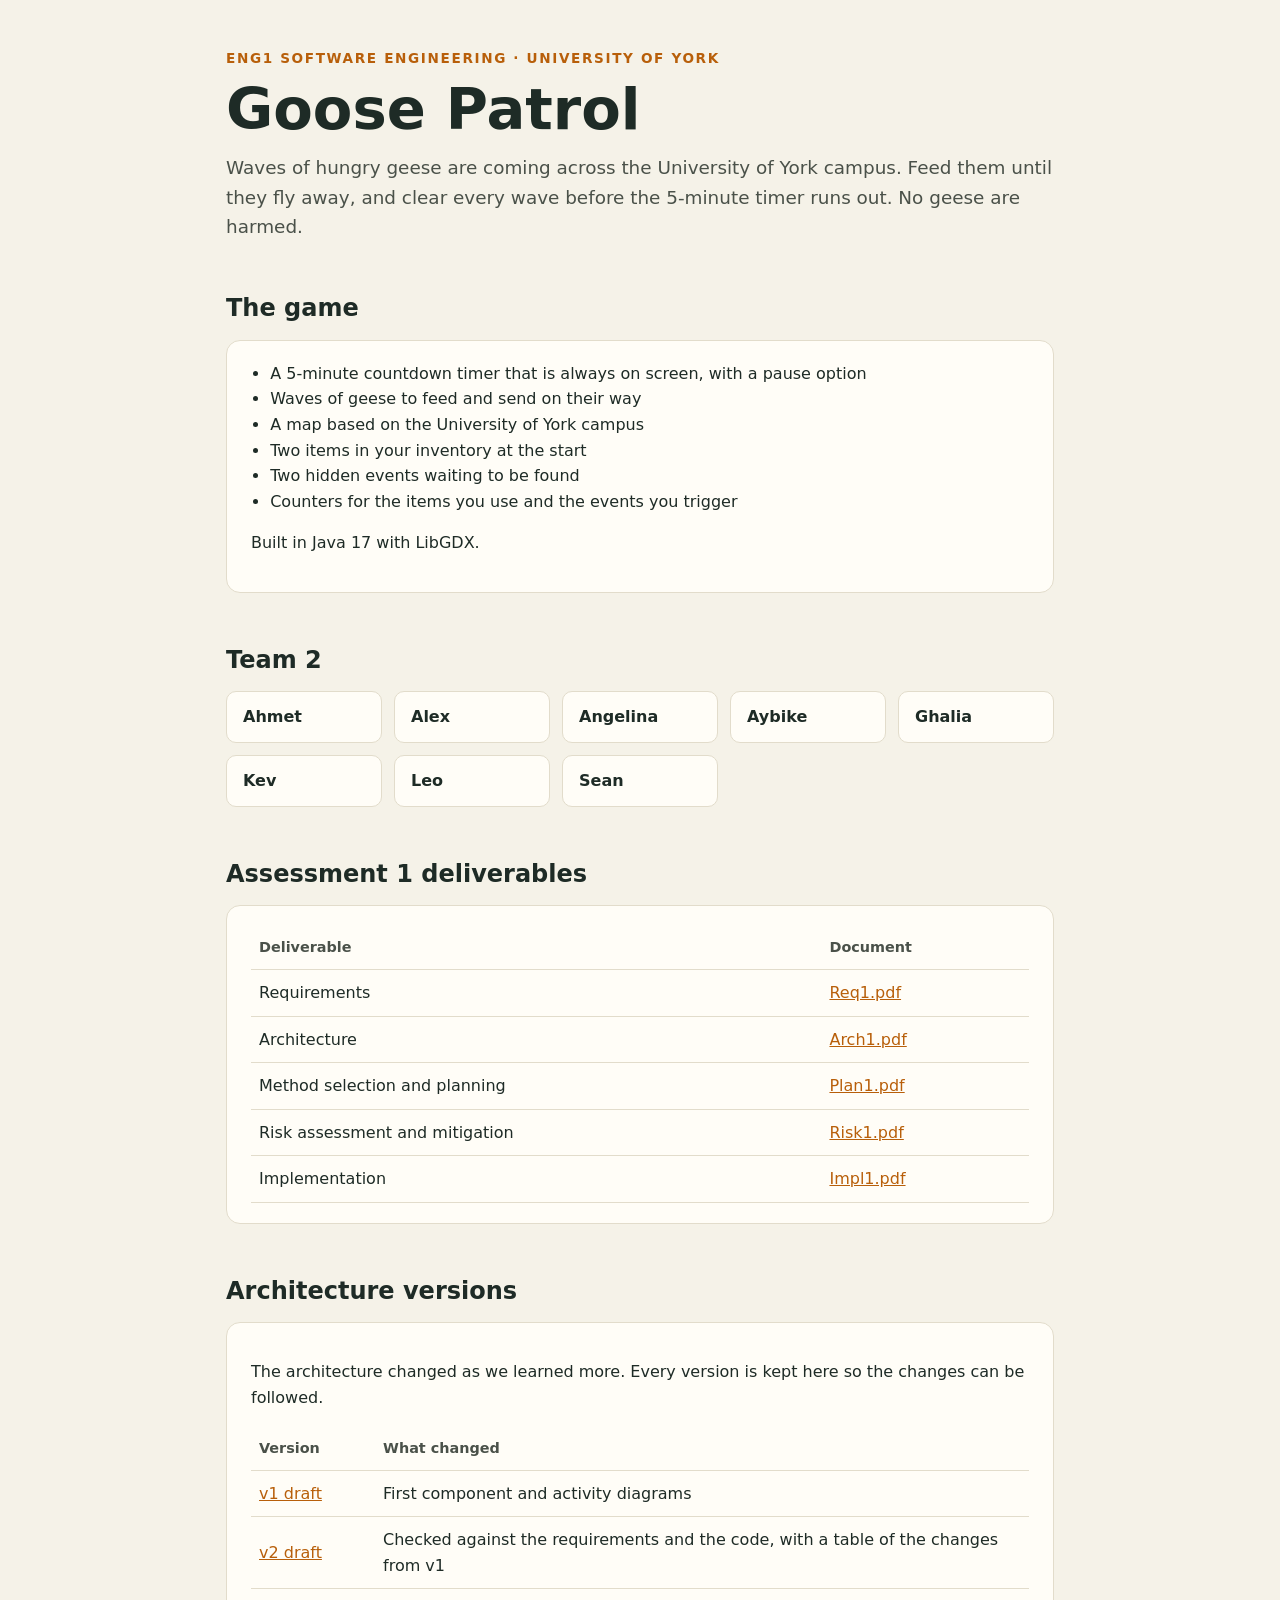
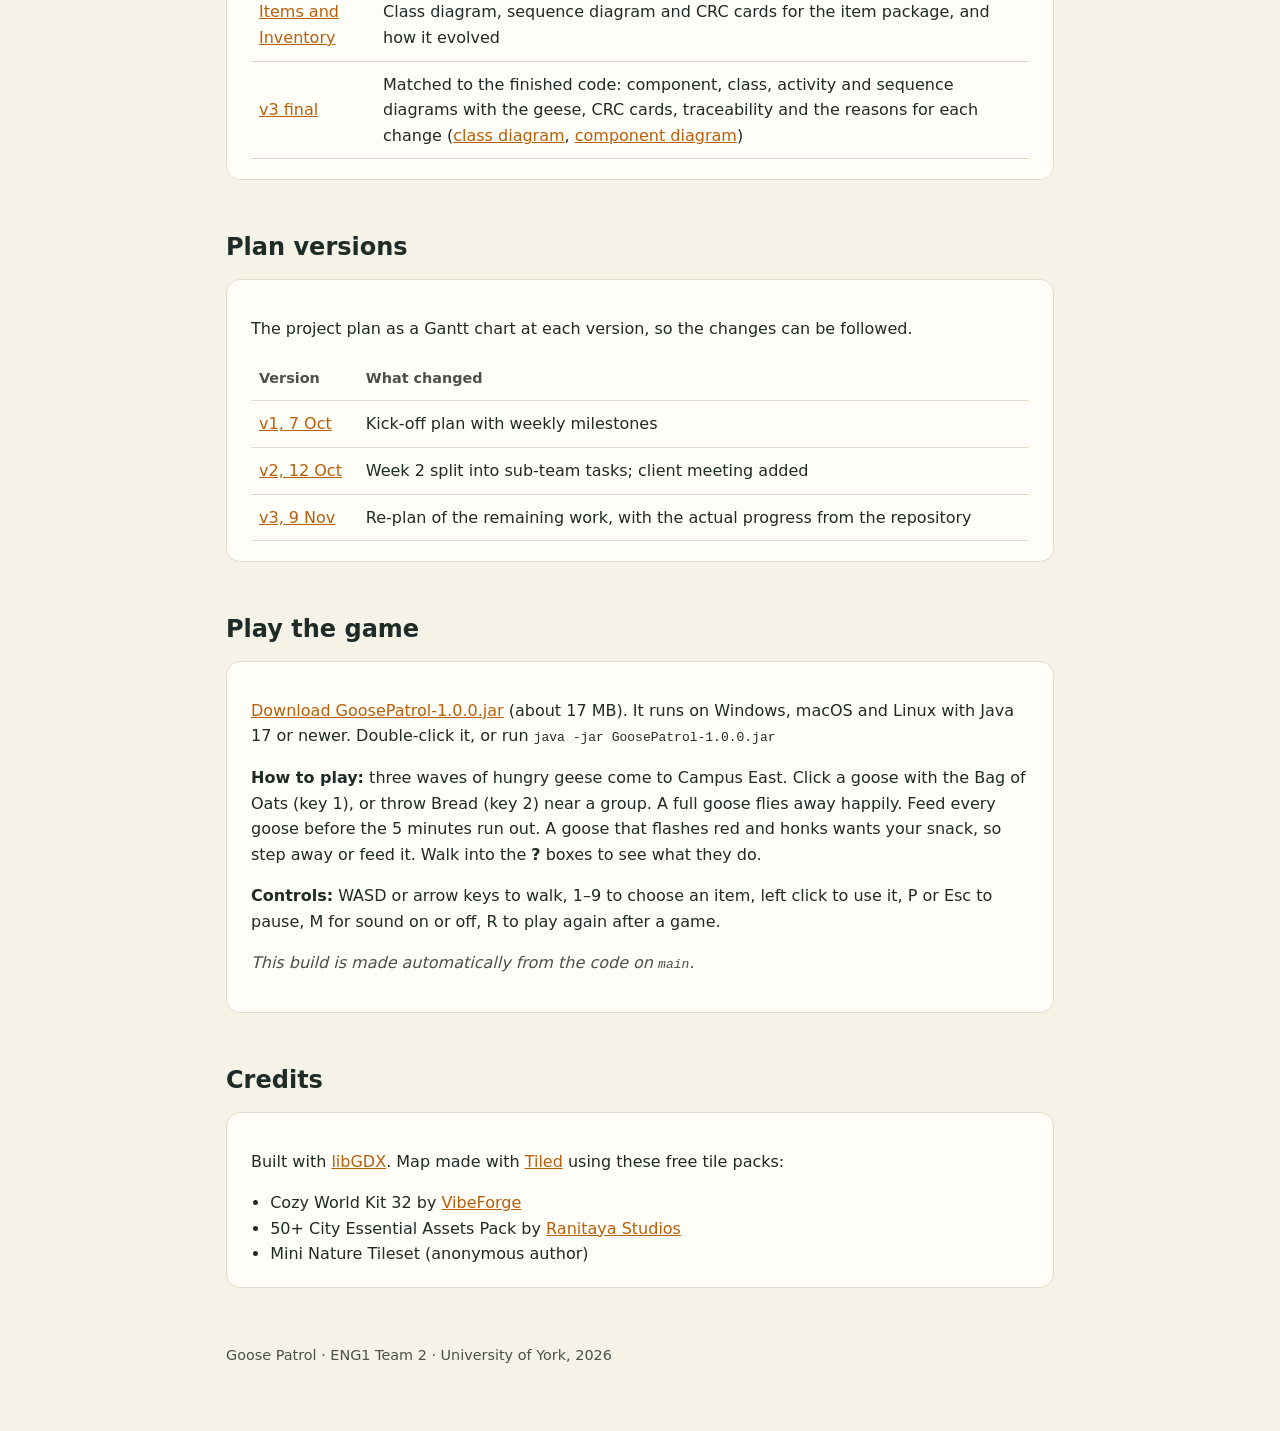
==== website/index.html @ 98e972de "Merge pull request #46 from E26180/docs/arch1-final Arch1, Risk1 and Plan1" ====
<!doctype html>
<html lang="en">
<head>
  <meta charset="utf-8">
  <meta name="viewport" content="width=device-width, initial-scale=1">
  <title>Goose Patrol · ENG1 Team 2</title>
  <meta name="description" content="Goose Patrol, a 5-minute non-violent goose game made by ENG1 Team 2 at the University of York.">
  <style>
    :root {
      --bg: #f5f2e8;
      --card: #fffdf7;
      --text: #1e2b26;
      --muted: #4a5149;
      --accent: #b85f0a;
      --line: #e2dccb;
    }
    @media (prefers-color-scheme: dark) {
      :root {
        --bg: #1e2b26;
        --card: #26362f;
        --text: #f5f2e8;
        --muted: #c9d2c5;
        --accent: #f2a541;
        --line: #3a4a42;
      }
    }
    * { box-sizing: border-box; }
    body {
      margin: 0;
      background: var(--bg);
      color: var(--text);
      font-family: system-ui, -apple-system, "Segoe UI", Roboto, Arial, sans-serif;
      line-height: 1.6;
    }
    main { max-width: 860px; margin: 0 auto; padding: 48px 16px 64px; }
    .eyebrow {
      color: var(--accent);
      font-weight: 700;
      letter-spacing: 0.12em;
      text-transform: uppercase;
      font-size: 0.85rem;
      margin: 0;
    }
    h1 { font-size: clamp(2.4rem, 7vw, 3.6rem); line-height: 1.1; margin: 8px 0 12px; }
    h2 { font-size: 1.5rem; margin: 48px 0 12px; }
    .lead { font-size: 1.15rem; color: var(--muted); margin: 0; }
    .card {
      background: var(--card);
      border: 1px solid var(--line);
      border-radius: 14px;
      padding: 20px 24px;
    }
    ul { padding-left: 1.2rem; margin: 0; }
    .team { display: grid; grid-template-columns: repeat(auto-fill, minmax(150px, 1fr)); gap: 12px; padding: 0; list-style: none; }
    .team li { background: var(--card); border: 1px solid var(--line); border-radius: 10px; padding: 12px 16px; font-weight: 600; }
    table { width: 100%; border-collapse: collapse; }
    th, td { text-align: left; padding: 10px 8px; border-bottom: 1px solid var(--line); }
    th { color: var(--muted); font-weight: 600; font-size: 0.9rem; }
    .soon { color: var(--muted); font-style: italic; }
    a { color: var(--accent); }
    footer { margin-top: 56px; color: var(--muted); font-size: 0.9rem; }
  </style>
</head>
<body>
  <main>
    <p class="eyebrow">ENG1 Software Engineering · University of York</p>
    <h1>Goose Patrol</h1>
    <p class="lead">Waves of hungry geese are coming across the University of York campus. Feed them until they fly away, and clear every wave before the 5-minute timer runs out. No geese are harmed.</p>

    <h2>The game</h2>
    <div class="card">
      <ul>
        <li>A 5-minute countdown timer that is always on screen, with a pause option</li>
        <li>Waves of geese to feed and send on their way</li>
        <li>A map based on the University of York campus</li>
        <li>Two items in your inventory at the start</li>
        <li>Two hidden events waiting to be found</li>
        <li>Counters for the items you use and the events you trigger</li>
      </ul>
      <p>Built in Java 17 with LibGDX.</p>
    </div>

    <h2>Team 2</h2>
    <ul class="team">
      <li>Ahmet</li>
      <li>Alex</li>
      <li>Angelina</li>
      <li>Aybike</li>
      <li>Ghalia</li>
      <li>Kev</li>
      <li>Leo</li>
      <li>Sean</li>
    </ul>

    <h2>Assessment 1 deliverables</h2>
    <div class="card">
      <table>
        <thead>
          <tr><th scope="col">Deliverable</th><th scope="col">Document</th></tr>
        </thead>
        <tbody>
          <tr><td>Requirements</td><td><a href="docs/Req1.pdf">Req1.pdf</a></td></tr>
          <tr><td>Architecture</td><td><a href="docs/Arch1.pdf">Arch1.pdf</a></td></tr>
          <tr><td>Method selection and planning</td><td><a href="docs/Plan1.pdf">Plan1.pdf</a></td></tr>
          <tr><td>Risk assessment and mitigation</td><td><a href="docs/Risk1.pdf">Risk1.pdf</a></td></tr>
          <tr><td>Implementation</td><td><a href="docs/Impl1.pdf">Impl1.pdf</a></td></tr>
        </tbody>
      </table>
    </div>

    <h2>Architecture versions</h2>
    <div class="card">
      <p>The architecture changed as we learned more. Every version is kept here so the changes can be followed.</p>
      <table>
        <thead>
          <tr><th scope="col">Version</th><th scope="col">What changed</th></tr>
        </thead>
        <tbody>
          <tr><td><a href="architecture/v1-draft.pdf">v1 draft</a></td><td>First component and activity diagrams</td></tr>
          <tr><td><a href="architecture/v2-draft.pdf">v2 draft</a></td><td>Checked against the requirements and the code, with a table of the changes from v1</td></tr>
          <tr><td><a href="architecture/items-subsystem.pdf">Items and Inventory</a></td><td>Class diagram, sequence diagram and CRC cards for the item package, and how it evolved</td></tr>
          <tr><td><a href="docs/Arch1.pdf">v3 final</a></td><td>Matched to the finished code: component, class, activity and sequence diagrams with the geese, CRC cards, traceability and the reasons for each change (<a href="architecture/final-class.svg">class diagram</a>, <a href="architecture/final-component.svg">component diagram</a>)</td></tr>
        </tbody>
      </table>
    </div>

    <h2>Plan versions</h2>
    <div class="card">
      <p>The project plan as a Gantt chart at each version, so the changes can be followed.</p>
      <table>
        <thead>
          <tr><th scope="col">Version</th><th scope="col">What changed</th></tr>
        </thead>
        <tbody>
          <tr><td><a href="plan/plan-v1.svg">v1, 7 Oct</a></td><td>Kick-off plan with weekly milestones</td></tr>
          <tr><td><a href="plan/plan-v2.svg">v2, 12 Oct</a></td><td>Week 2 split into sub-team tasks; client meeting added</td></tr>
          <tr><td><a href="plan/plan-v3.svg">v3, 9 Nov</a></td><td>Re-plan of the remaining work, with the actual progress from the repository</td></tr>
        </tbody>
      </table>
    </div>

    <h2>Play the game</h2>
    <div class="card">
      <p><a href="GoosePatrol-1.0.0.jar" download>Download GoosePatrol-1.0.0.jar</a> (about 17 MB). It runs on Windows, macOS and Linux with Java 17 or newer. Double-click it, or run <code>java -jar GoosePatrol-1.0.0.jar</code></p>
      <p><strong>How to play:</strong> three waves of hungry geese come to Campus East. Click a goose with the Bag of Oats (key 1), or throw Bread (key 2) near a group. A full goose flies away happily. Feed every goose before the 5 minutes run out. A goose that flashes red and honks wants your snack, so step away or feed it. Walk into the <strong>?</strong> boxes to see what they do.</p>
      <p><strong>Controls:</strong> WASD or arrow keys to walk, 1&ndash;9 to choose an item, left click to use it, P or Esc to pause, M for sound on or off, R to play again after a game.</p>
      <p class="soon">This build is made automatically from the code on <code>main</code>.</p>
    </div>

    <h2>Credits</h2>
    <div class="card">
      <p>Built with <a href="https://libgdx.com">libGDX</a>. Map made with <a href="https://www.mapeditor.org">Tiled</a> using these free tile packs:</p>
      <ul>
        <li>Cozy World Kit 32 by <a href="https://vibeforge.itch.io">VibeForge</a></li>
        <li>50+ City Essential Assets Pack by <a href="https://ranitaya-studios.itch.io">Ranitaya Studios</a></li>
        <li>Mini Nature Tileset (anonymous author)</li>
      </ul>
    </div>

    <footer>Goose Patrol · ENG1 Team 2 · University of York, 2026</footer>
  </main>
</body>
</html>
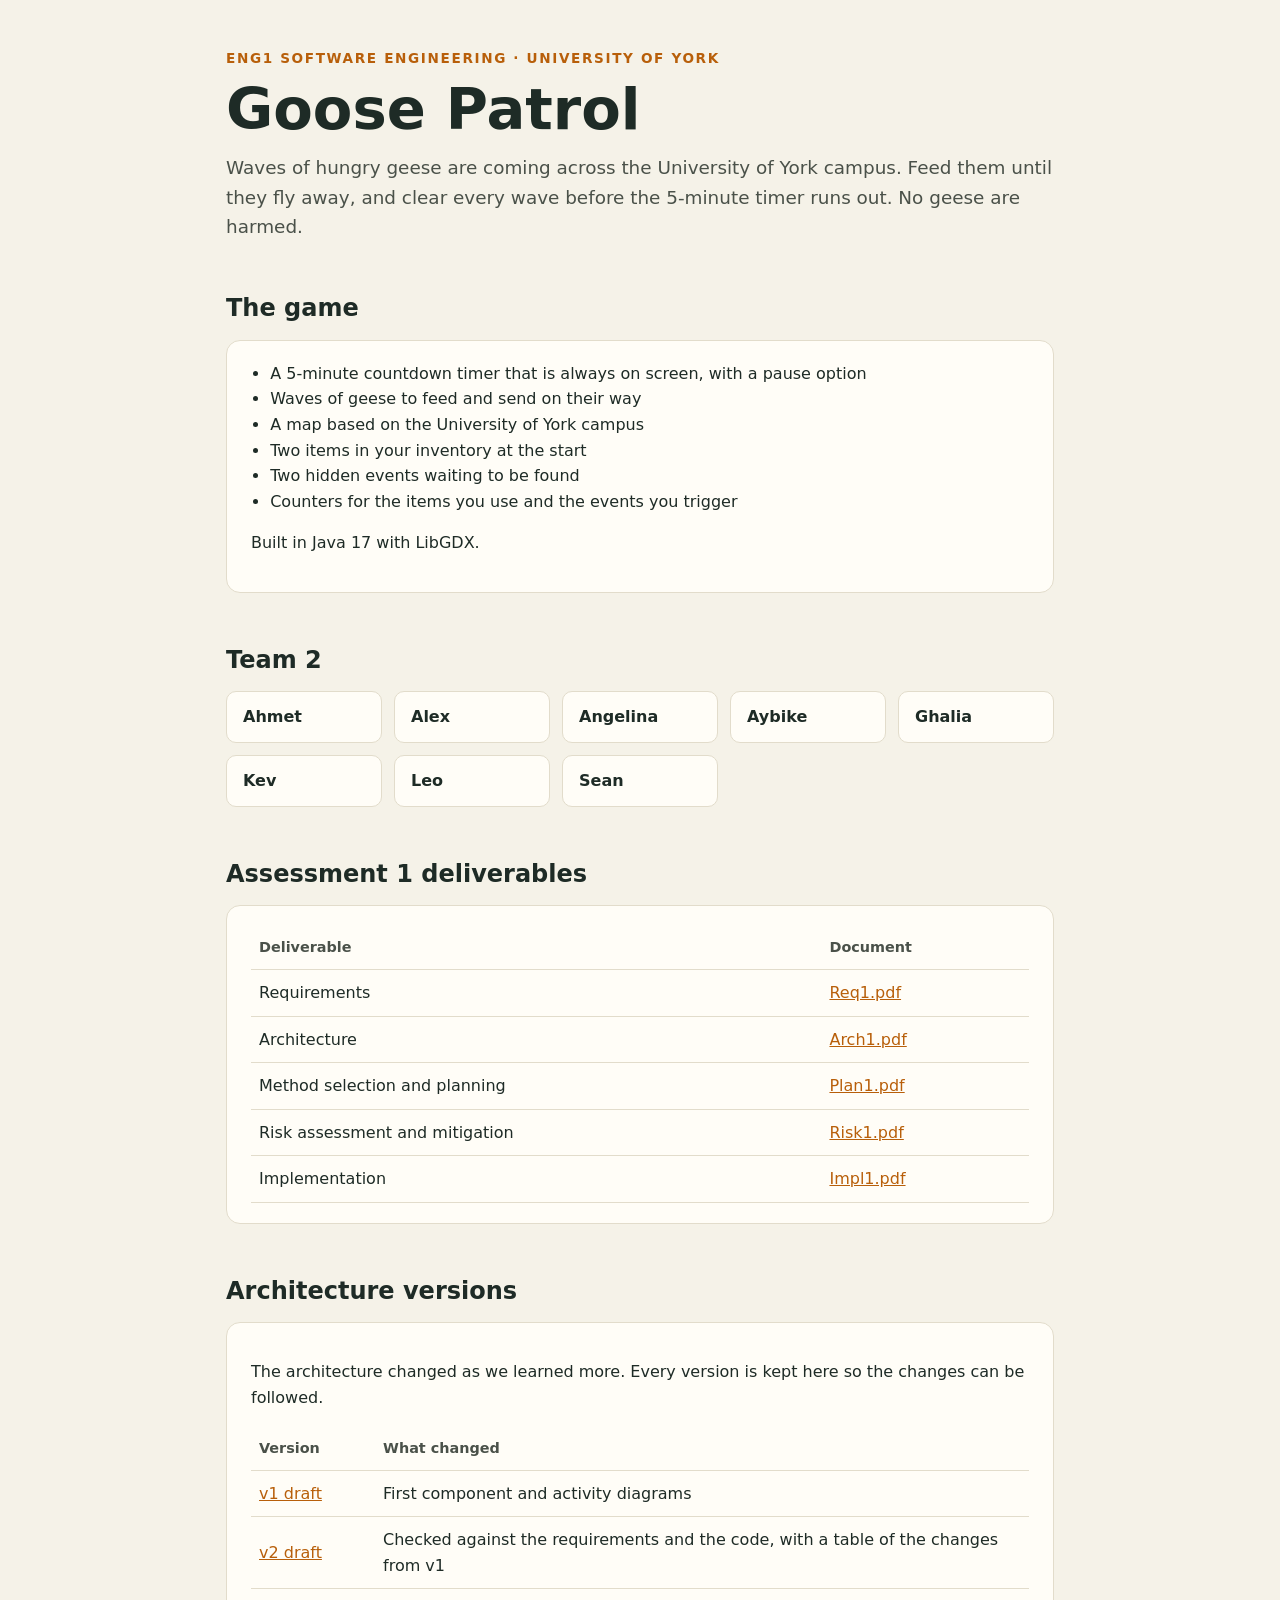
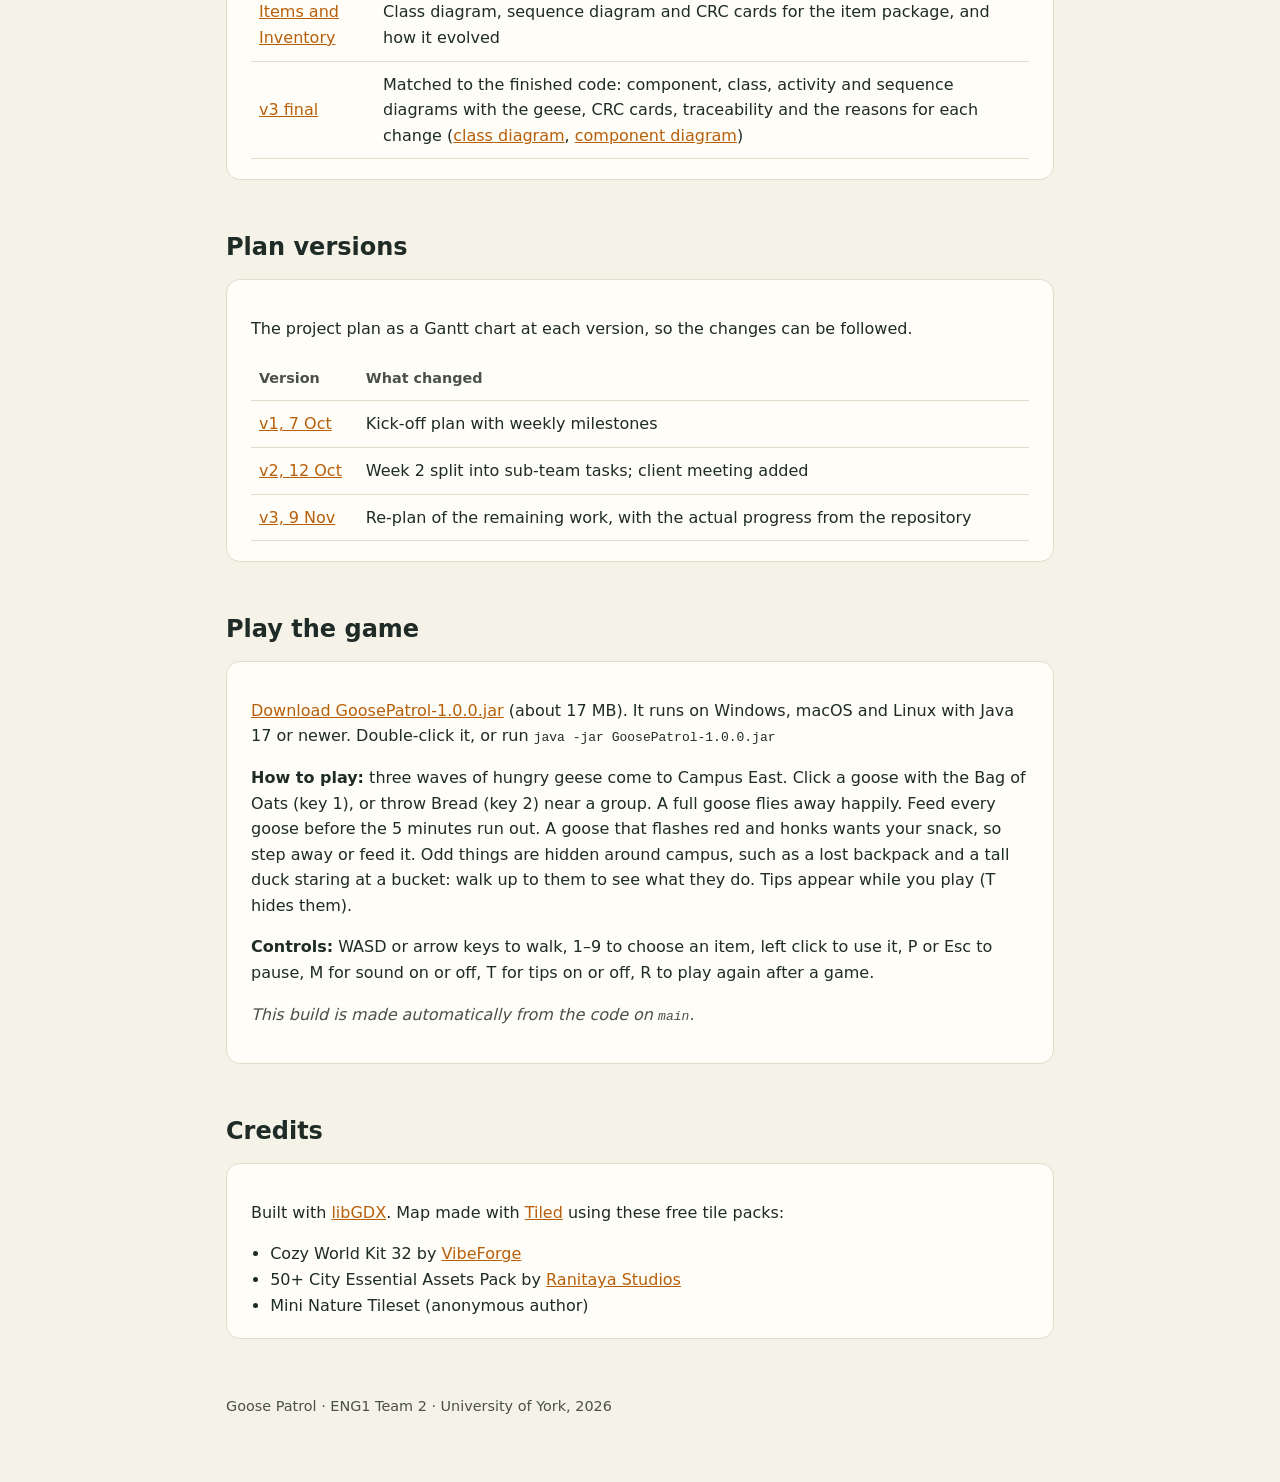
==== commit f8edf071: "Merge pull request #47 from E26180/feature/york-theme-tutorial Campus East signs, hidden-event props" ====
--- a/website/index.html
+++ b/website/index.html
@@ -142,8 +142,8 @@
     <h2>Play the game</h2>
     <div class="card">
       <p><a href="GoosePatrol-1.0.0.jar" download>Download GoosePatrol-1.0.0.jar</a> (about 17 MB). It runs on Windows, macOS and Linux with Java 17 or newer. Double-click it, or run <code>java -jar GoosePatrol-1.0.0.jar</code></p>
-      <p><strong>How to play:</strong> three waves of hungry geese come to Campus East. Click a goose with the Bag of Oats (key 1), or throw Bread (key 2) near a group. A full goose flies away happily. Feed every goose before the 5 minutes run out. A goose that flashes red and honks wants your snack, so step away or feed it. Walk into the <strong>?</strong> boxes to see what they do.</p>
-      <p><strong>Controls:</strong> WASD or arrow keys to walk, 1&ndash;9 to choose an item, left click to use it, P or Esc to pause, M for sound on or off, R to play again after a game.</p>
+      <p><strong>How to play:</strong> three waves of hungry geese come to Campus East. Click a goose with the Bag of Oats (key 1), or throw Bread (key 2) near a group. A full goose flies away happily. Feed every goose before the 5 minutes run out. A goose that flashes red and honks wants your snack, so step away or feed it. Odd things are hidden around campus, such as a lost backpack and a tall duck staring at a bucket: walk up to them to see what they do. Tips appear while you play (T hides them).</p>
+      <p><strong>Controls:</strong> WASD or arrow keys to walk, 1&ndash;9 to choose an item, left click to use it, P or Esc to pause, M for sound on or off, T for tips on or off, R to play again after a game.</p>
       <p class="soon">This build is made automatically from the code on <code>main</code>.</p>
     </div>
 
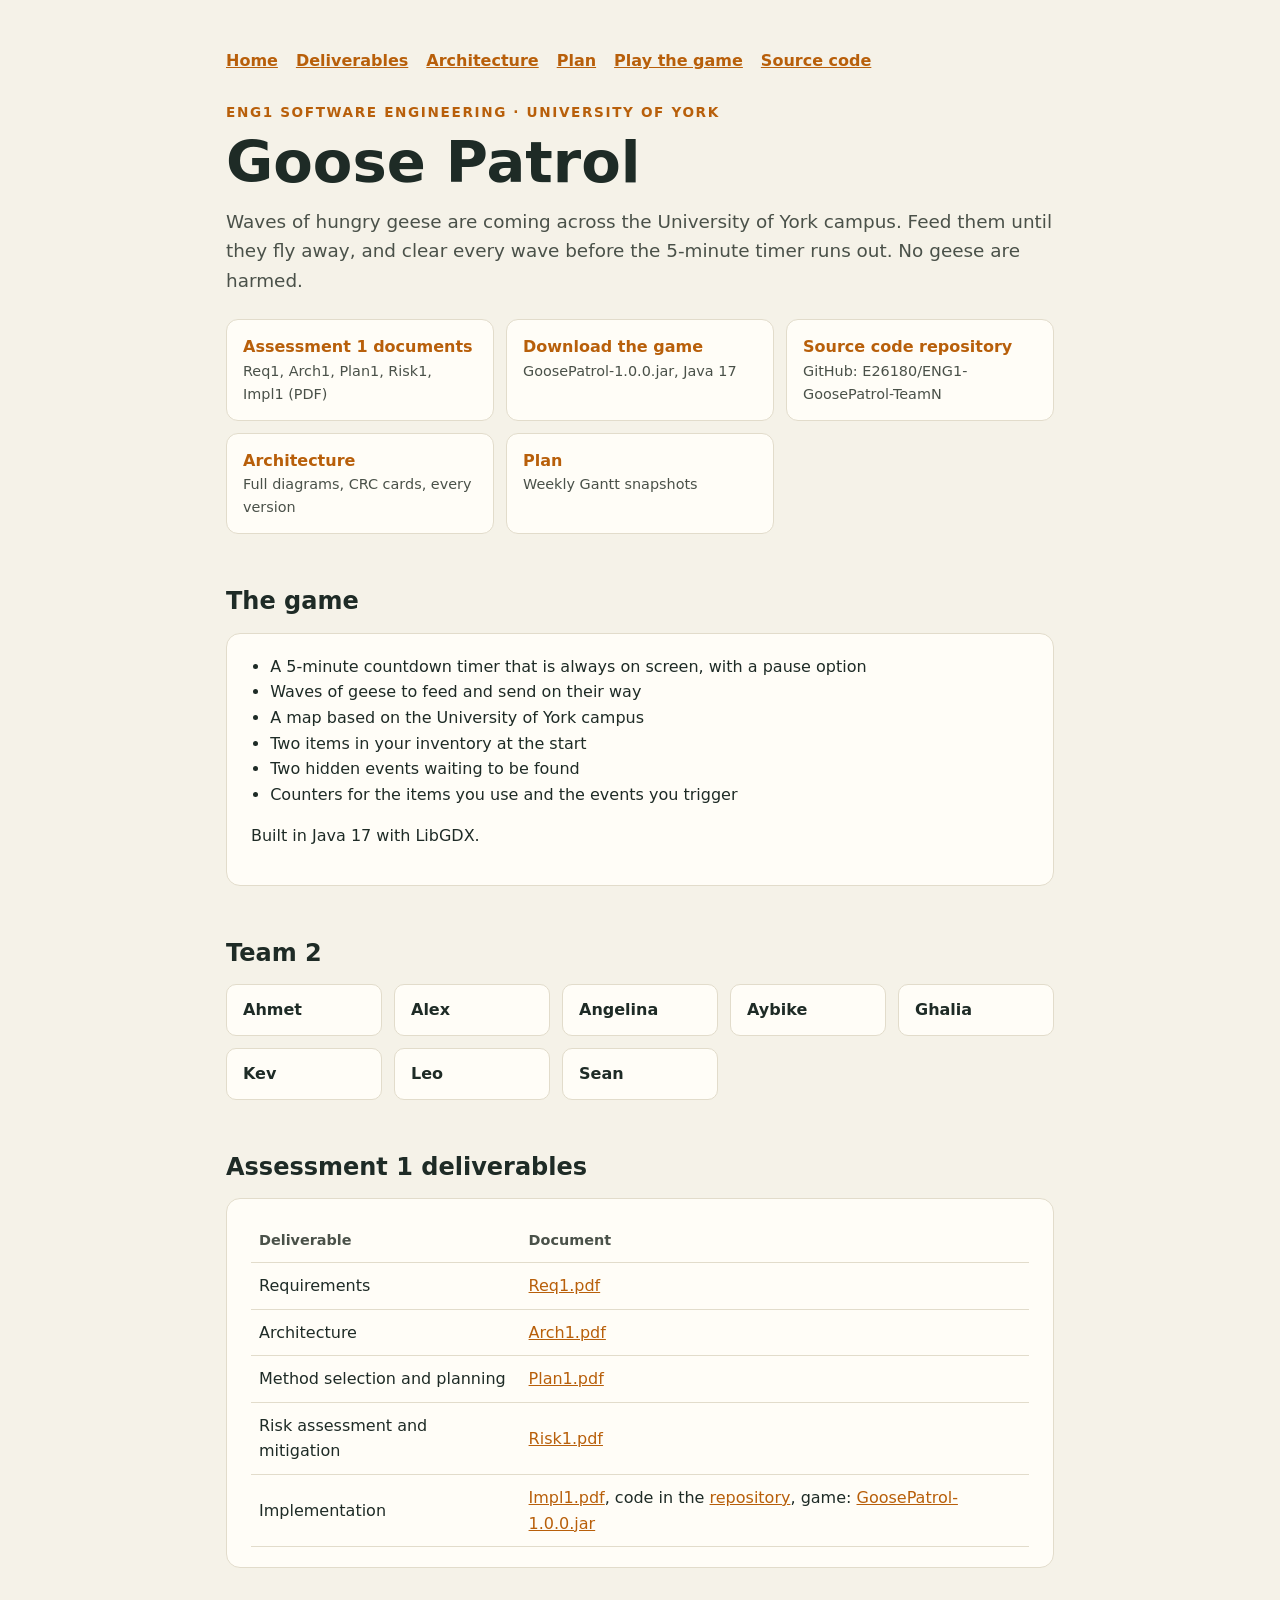
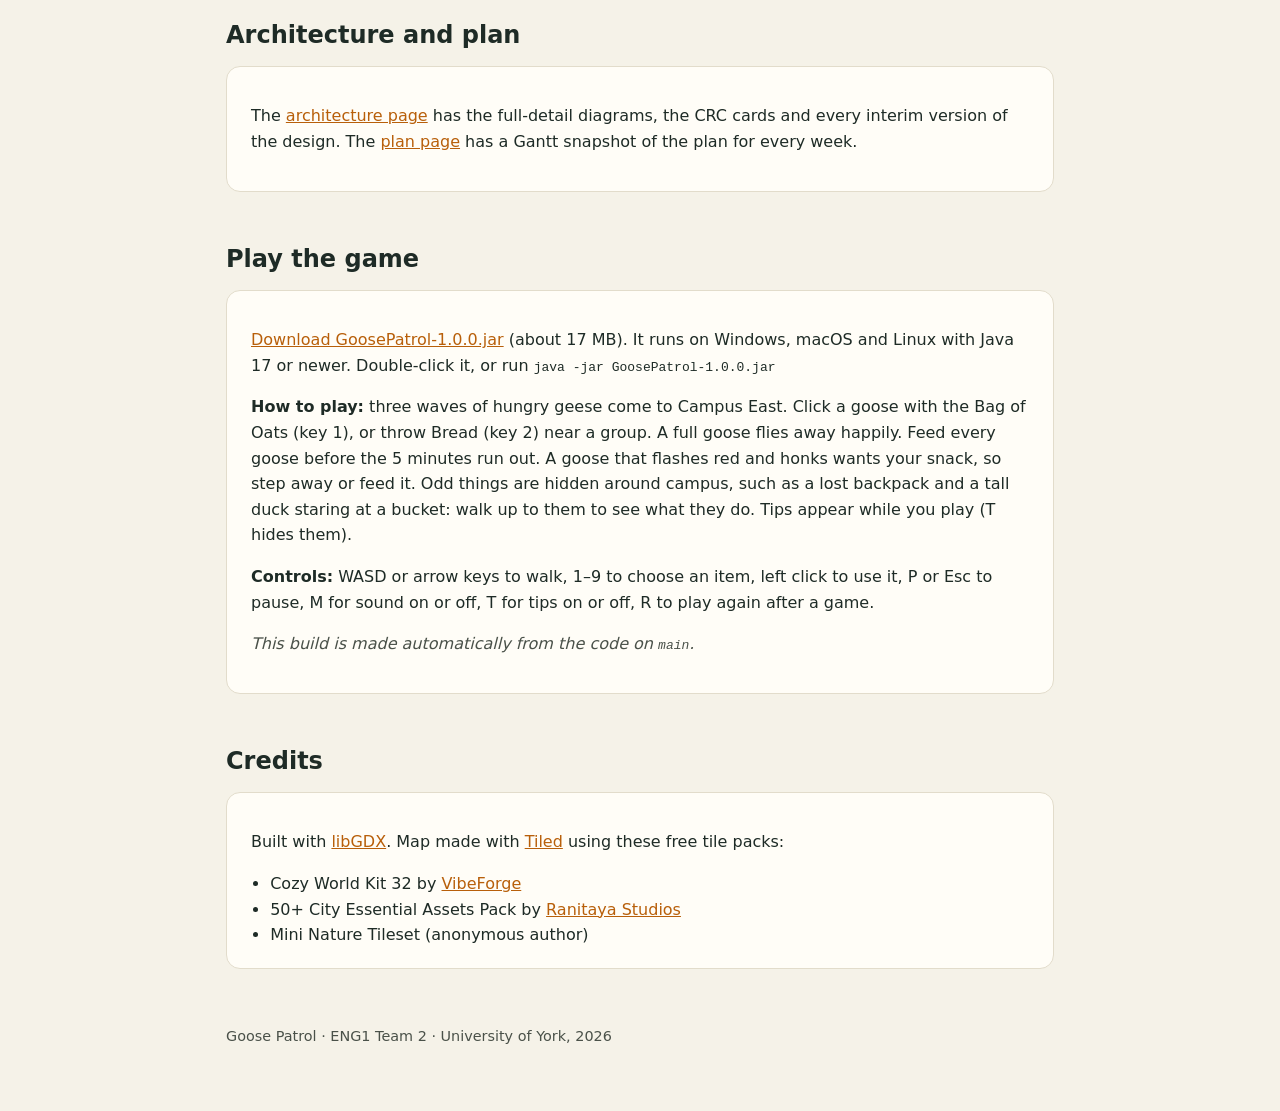
==== commit 27325edb: "Fix the review findings in the documents, licences and website - Arch1 printed at about 90% because " ====
--- a/website/index.html
+++ b/website/index.html
@@ -59,13 +59,34 @@
     .soon { color: var(--muted); font-style: italic; }
     a { color: var(--accent); }
     footer { margin-top: 56px; color: var(--muted); font-size: 0.9rem; }
+    nav { display: flex; flex-wrap: wrap; gap: 8px 18px; margin: 0 0 28px; font-weight: 600; }
+    .quick { display: grid; grid-template-columns: repeat(auto-fill, minmax(220px, 1fr)); gap: 12px; margin-top: 24px; }
+    .quick a { display: block; background: var(--card); border: 1px solid var(--line); border-radius: 12px; padding: 14px 16px; text-decoration: none; font-weight: 600; }
+    .quick span { display: block; color: var(--muted); font-weight: 400; font-size: 0.9rem; }
+    img.figure { width: 100%; height: auto; background: #fff; border-radius: 8px; border: 1px solid var(--line); }
   </style>
 </head>
 <body>
   <main>
+    <nav aria-label="Site">
+      <a href="index.html">Home</a>
+      <a href="index.html#deliverables">Deliverables</a>
+      <a href="architecture.html">Architecture</a>
+      <a href="plan.html">Plan</a>
+      <a href="index.html#play">Play the game</a>
+      <a href="https://github.com/E26180/ENG1-GoosePatrol-TeamN">Source code</a>
+    </nav>
     <p class="eyebrow">ENG1 Software Engineering · University of York</p>
     <h1>Goose Patrol</h1>
     <p class="lead">Waves of hungry geese are coming across the University of York campus. Feed them until they fly away, and clear every wave before the 5-minute timer runs out. No geese are harmed.</p>
+
+    <div class="quick">
+      <a href="#deliverables">Assessment 1 documents<span>Req1, Arch1, Plan1, Risk1, Impl1 (PDF)</span></a>
+      <a href="GoosePatrol-1.0.0.jar" download>Download the game<span>GoosePatrol-1.0.0.jar, Java 17</span></a>
+      <a href="https://github.com/E26180/ENG1-GoosePatrol-TeamN">Source code repository<span>GitHub: E26180/ENG1-GoosePatrol-TeamN</span></a>
+      <a href="architecture.html">Architecture<span>Full diagrams, CRC cards, every version</span></a>
+      <a href="plan.html">Plan<span>Weekly Gantt snapshots</span></a>
+    </div>
 
     <h2>The game</h2>
     <div class="card">
@@ -92,7 +113,7 @@
       <li>Sean</li>
     </ul>
 
-    <h2>Assessment 1 deliverables</h2>
+    <h2 id="deliverables">Assessment 1 deliverables</h2>
     <div class="card">
       <table>
         <thead>
@@ -103,43 +124,17 @@
           <tr><td>Architecture</td><td><a href="docs/Arch1.pdf">Arch1.pdf</a></td></tr>
           <tr><td>Method selection and planning</td><td><a href="docs/Plan1.pdf">Plan1.pdf</a></td></tr>
           <tr><td>Risk assessment and mitigation</td><td><a href="docs/Risk1.pdf">Risk1.pdf</a></td></tr>
-          <tr><td>Implementation</td><td><a href="docs/Impl1.pdf">Impl1.pdf</a></td></tr>
+          <tr><td>Implementation</td><td><a href="docs/Impl1.pdf">Impl1.pdf</a>, code in the <a href="https://github.com/E26180/ENG1-GoosePatrol-TeamN">repository</a>, game: <a href="GoosePatrol-1.0.0.jar" download>GoosePatrol-1.0.0.jar</a></td></tr>
         </tbody>
       </table>
     </div>
 
-    <h2>Architecture versions</h2>
+    <h2>Architecture and plan</h2>
     <div class="card">
-      <p>The architecture changed as we learned more. Every version is kept here so the changes can be followed.</p>
-      <table>
-        <thead>
-          <tr><th scope="col">Version</th><th scope="col">What changed</th></tr>
-        </thead>
-        <tbody>
-          <tr><td><a href="architecture/v1-draft.pdf">v1 draft</a></td><td>First component and activity diagrams</td></tr>
-          <tr><td><a href="architecture/v2-draft.pdf">v2 draft</a></td><td>Checked against the requirements and the code, with a table of the changes from v1</td></tr>
-          <tr><td><a href="architecture/items-subsystem.pdf">Items and Inventory</a></td><td>Class diagram, sequence diagram and CRC cards for the item package, and how it evolved</td></tr>
-          <tr><td><a href="docs/Arch1.pdf">v3 final</a></td><td>Matched to the finished code: component, class, activity and sequence diagrams with the geese, CRC cards, traceability and the reasons for each change (<a href="architecture/final-class.svg">class diagram</a>, <a href="architecture/final-component.svg">component diagram</a>)</td></tr>
-        </tbody>
-      </table>
+      <p>The <a href="architecture.html">architecture page</a> has the full-detail diagrams, the CRC cards and every interim version of the design. The <a href="plan.html">plan page</a> has a Gantt snapshot of the plan for every week.</p>
     </div>
 
-    <h2>Plan versions</h2>
-    <div class="card">
-      <p>The project plan as a Gantt chart at each version, so the changes can be followed.</p>
-      <table>
-        <thead>
-          <tr><th scope="col">Version</th><th scope="col">What changed</th></tr>
-        </thead>
-        <tbody>
-          <tr><td><a href="plan/plan-v1.svg">v1, 7 Oct</a></td><td>Kick-off plan with weekly milestones</td></tr>
-          <tr><td><a href="plan/plan-v2.svg">v2, 12 Oct</a></td><td>Week 2 split into sub-team tasks; client meeting added</td></tr>
-          <tr><td><a href="plan/plan-v3.svg">v3, 9 Nov</a></td><td>Re-plan of the remaining work, with the actual progress from the repository</td></tr>
-        </tbody>
-      </table>
-    </div>
-
-    <h2>Play the game</h2>
+    <h2 id="play">Play the game</h2>
     <div class="card">
       <p><a href="GoosePatrol-1.0.0.jar" download>Download GoosePatrol-1.0.0.jar</a> (about 17 MB). It runs on Windows, macOS and Linux with Java 17 or newer. Double-click it, or run <code>java -jar GoosePatrol-1.0.0.jar</code></p>
       <p><strong>How to play:</strong> three waves of hungry geese come to Campus East. Click a goose with the Bag of Oats (key 1), or throw Bread (key 2) near a group. A full goose flies away happily. Feed every goose before the 5 minutes run out. A goose that flashes red and honks wants your snack, so step away or feed it. Odd things are hidden around campus, such as a lost backpack and a tall duck staring at a bucket: walk up to them to see what they do. Tips appear while you play (T hides them).</p>
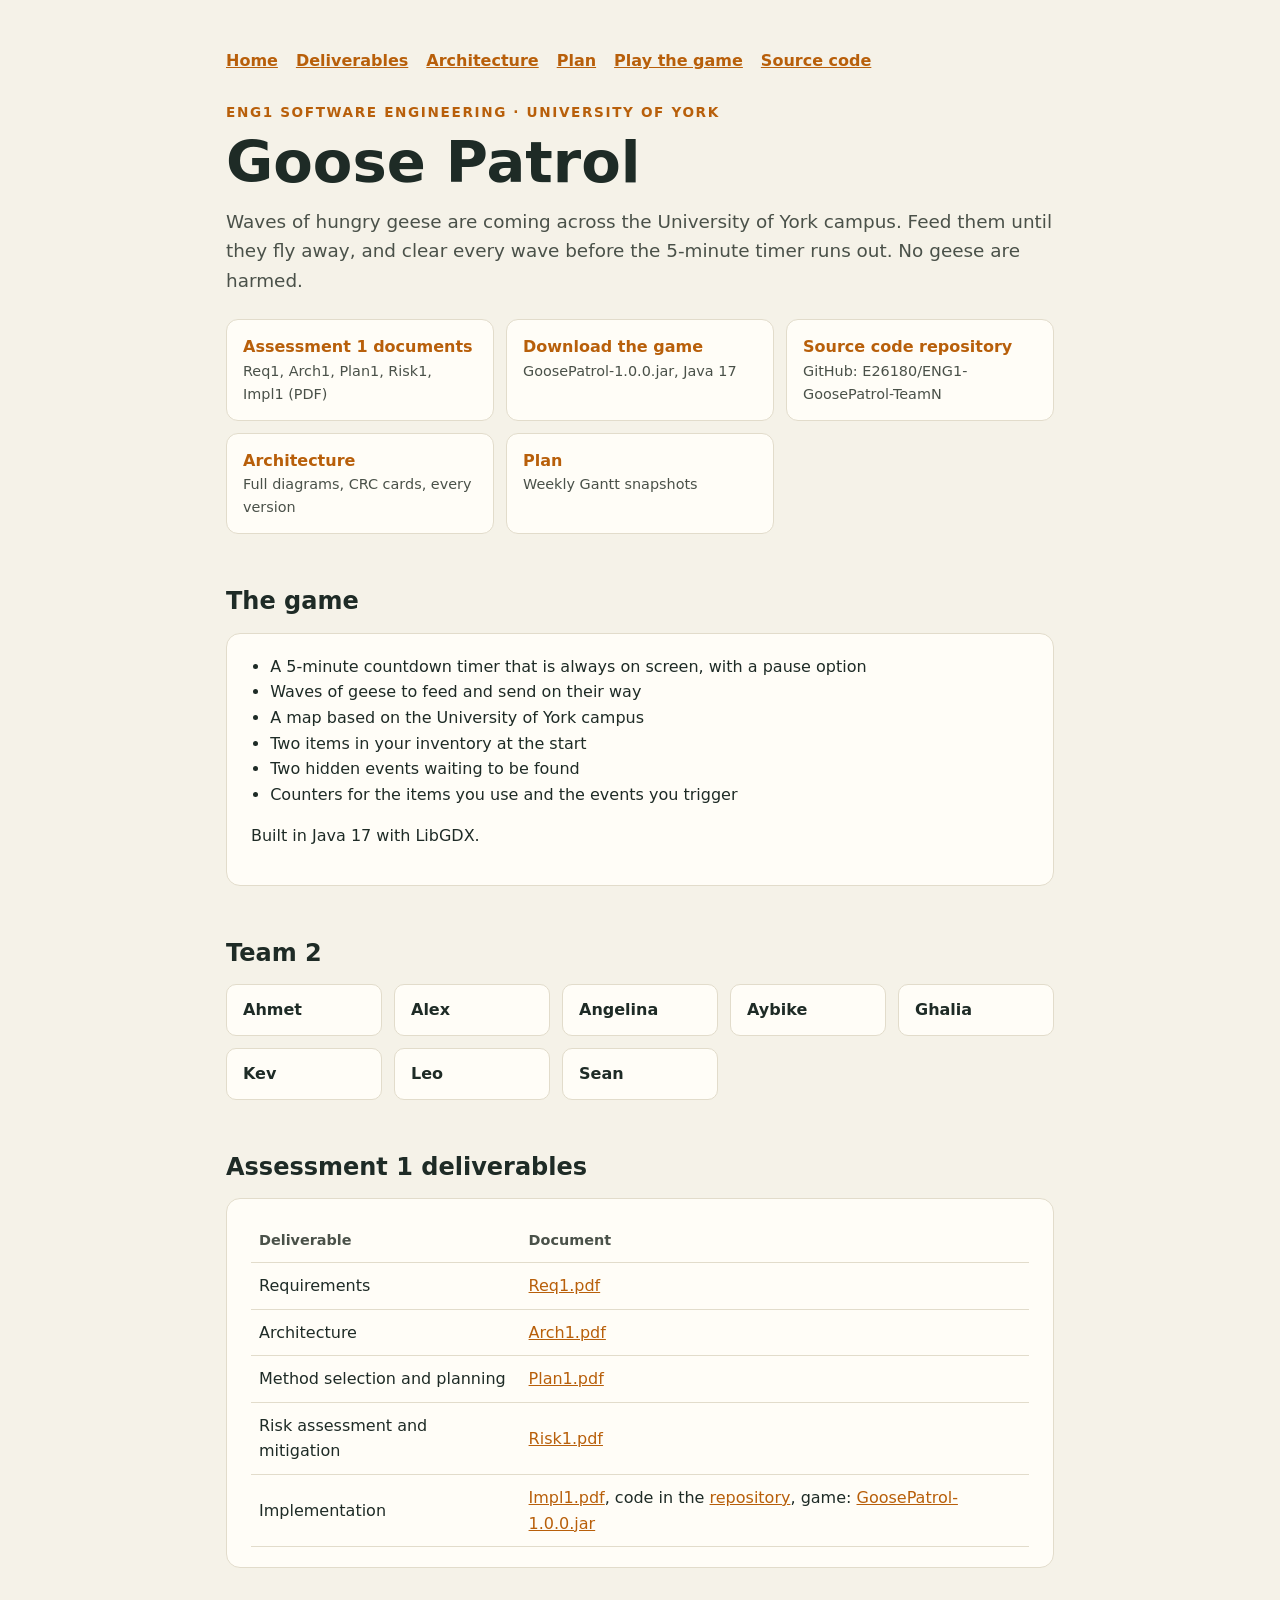
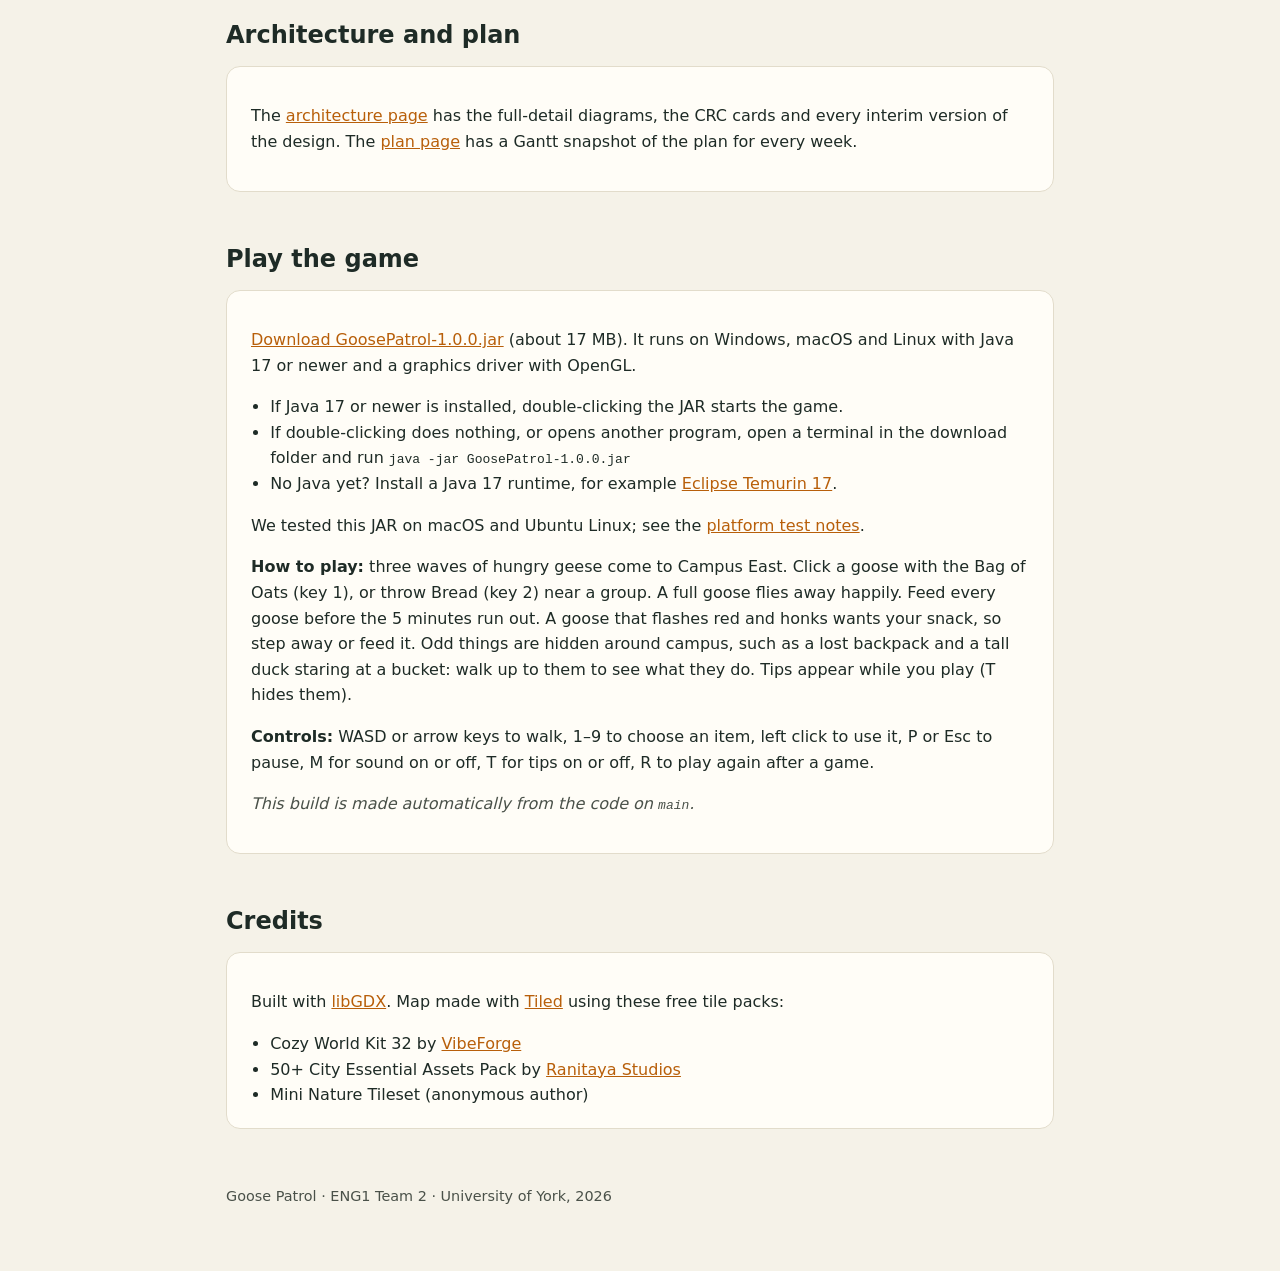
==== commit 56498d88: "Fix the event message covering the timer; record the platform test The platform test of the website " ====
--- a/website/index.html
+++ b/website/index.html
@@ -136,7 +136,13 @@
 
     <h2 id="play">Play the game</h2>
     <div class="card">
-      <p><a href="GoosePatrol-1.0.0.jar" download>Download GoosePatrol-1.0.0.jar</a> (about 17 MB). It runs on Windows, macOS and Linux with Java 17 or newer. Double-click it, or run <code>java -jar GoosePatrol-1.0.0.jar</code></p>
+      <p><a href="GoosePatrol-1.0.0.jar" download>Download GoosePatrol-1.0.0.jar</a> (about 17 MB). It runs on Windows, macOS and Linux with Java 17 or newer and a graphics driver with OpenGL.</p>
+      <ul>
+        <li>If Java 17 or newer is installed, double-clicking the JAR starts the game.</li>
+        <li>If double-clicking does nothing, or opens another program, open a terminal in the download folder and run <code>java -jar GoosePatrol-1.0.0.jar</code></li>
+        <li>No Java yet? Install a Java 17 runtime, for example <a href="https://adoptium.net/temurin/releases/?version=17">Eclipse Temurin 17</a>.</li>
+      </ul>
+      <p>We tested this JAR on macOS and Ubuntu Linux; see the <a href="https://github.com/E26180/ENG1-GoosePatrol-TeamN/blob/main/docs/testing/platform-test.md">platform test notes</a>.</p>
       <p><strong>How to play:</strong> three waves of hungry geese come to Campus East. Click a goose with the Bag of Oats (key 1), or throw Bread (key 2) near a group. A full goose flies away happily. Feed every goose before the 5 minutes run out. A goose that flashes red and honks wants your snack, so step away or feed it. Odd things are hidden around campus, such as a lost backpack and a tall duck staring at a bucket: walk up to them to see what they do. Tips appear while you play (T hides them).</p>
       <p><strong>Controls:</strong> WASD or arrow keys to walk, 1&ndash;9 to choose an item, left click to use it, P or Esc to pause, M for sound on or off, T for tips on or off, R to play again after a game.</p>
       <p class="soon">This build is made automatically from the code on <code>main</code>.</p>
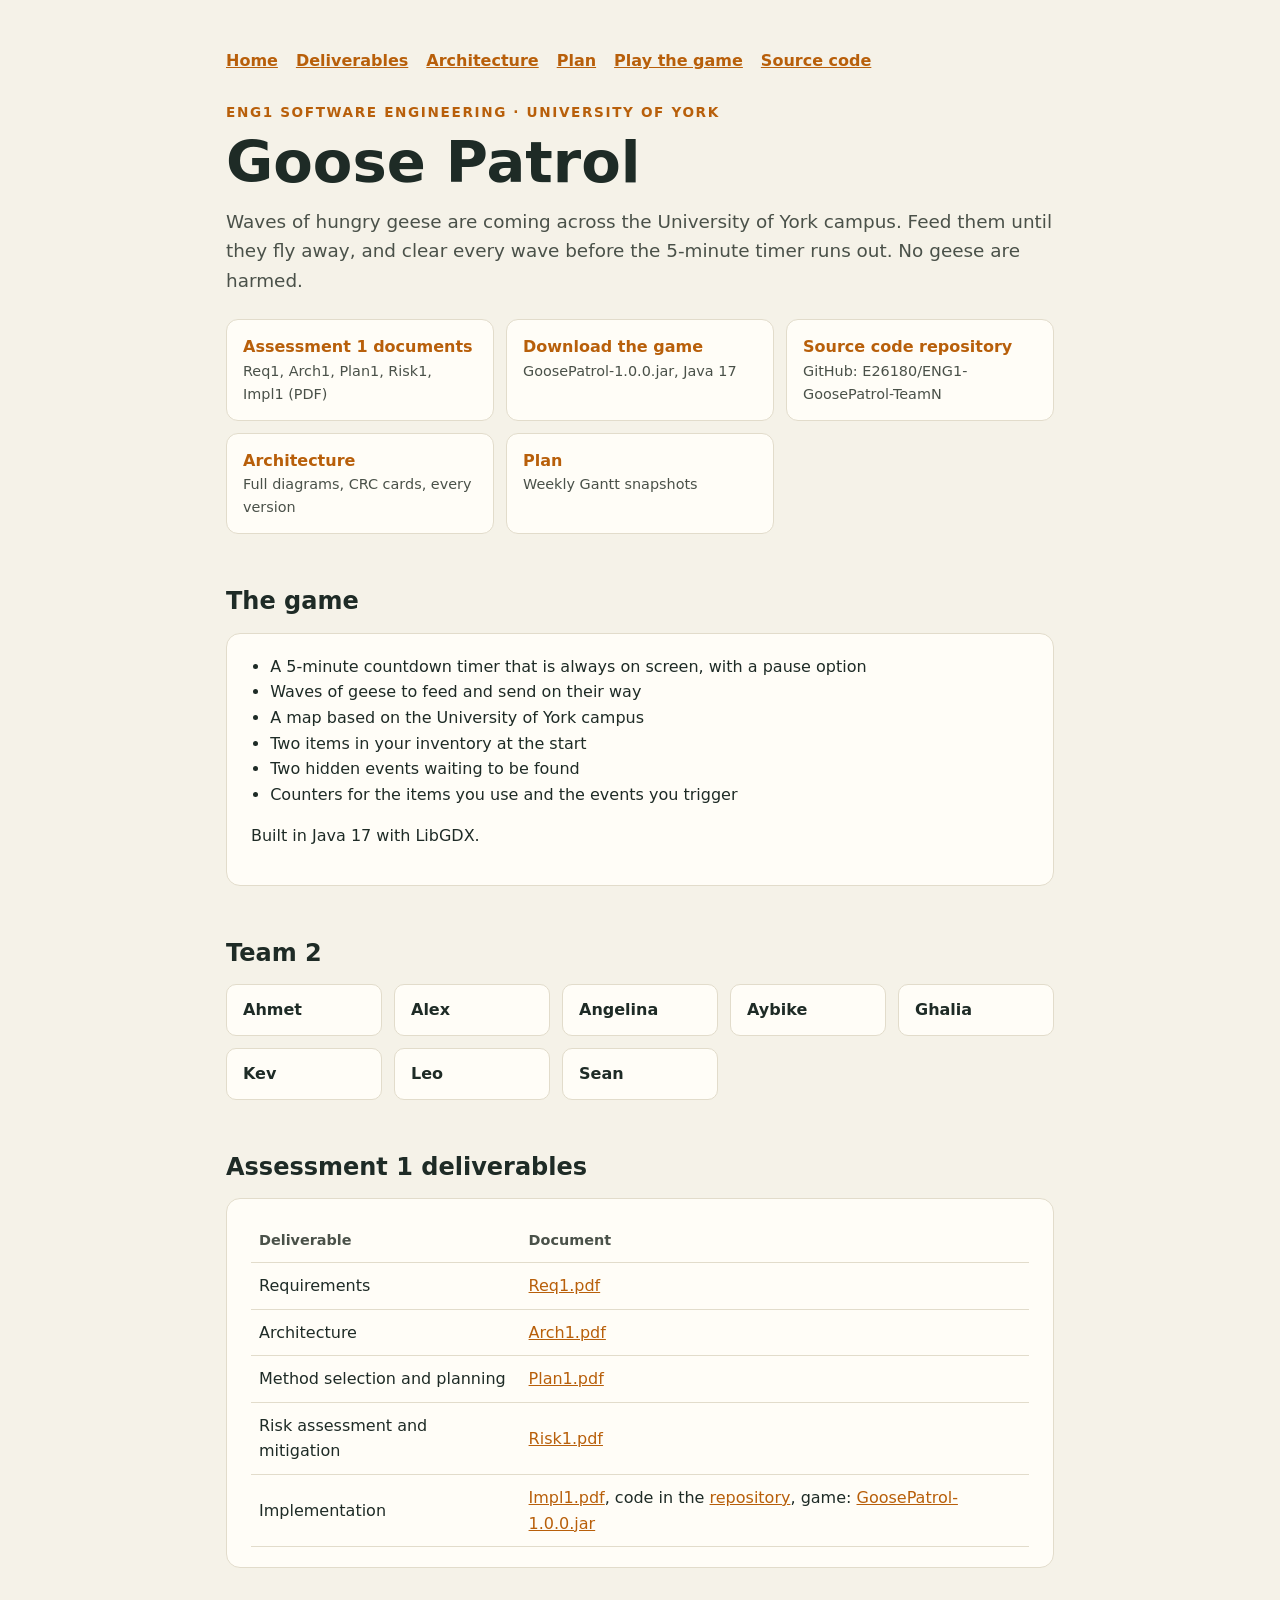
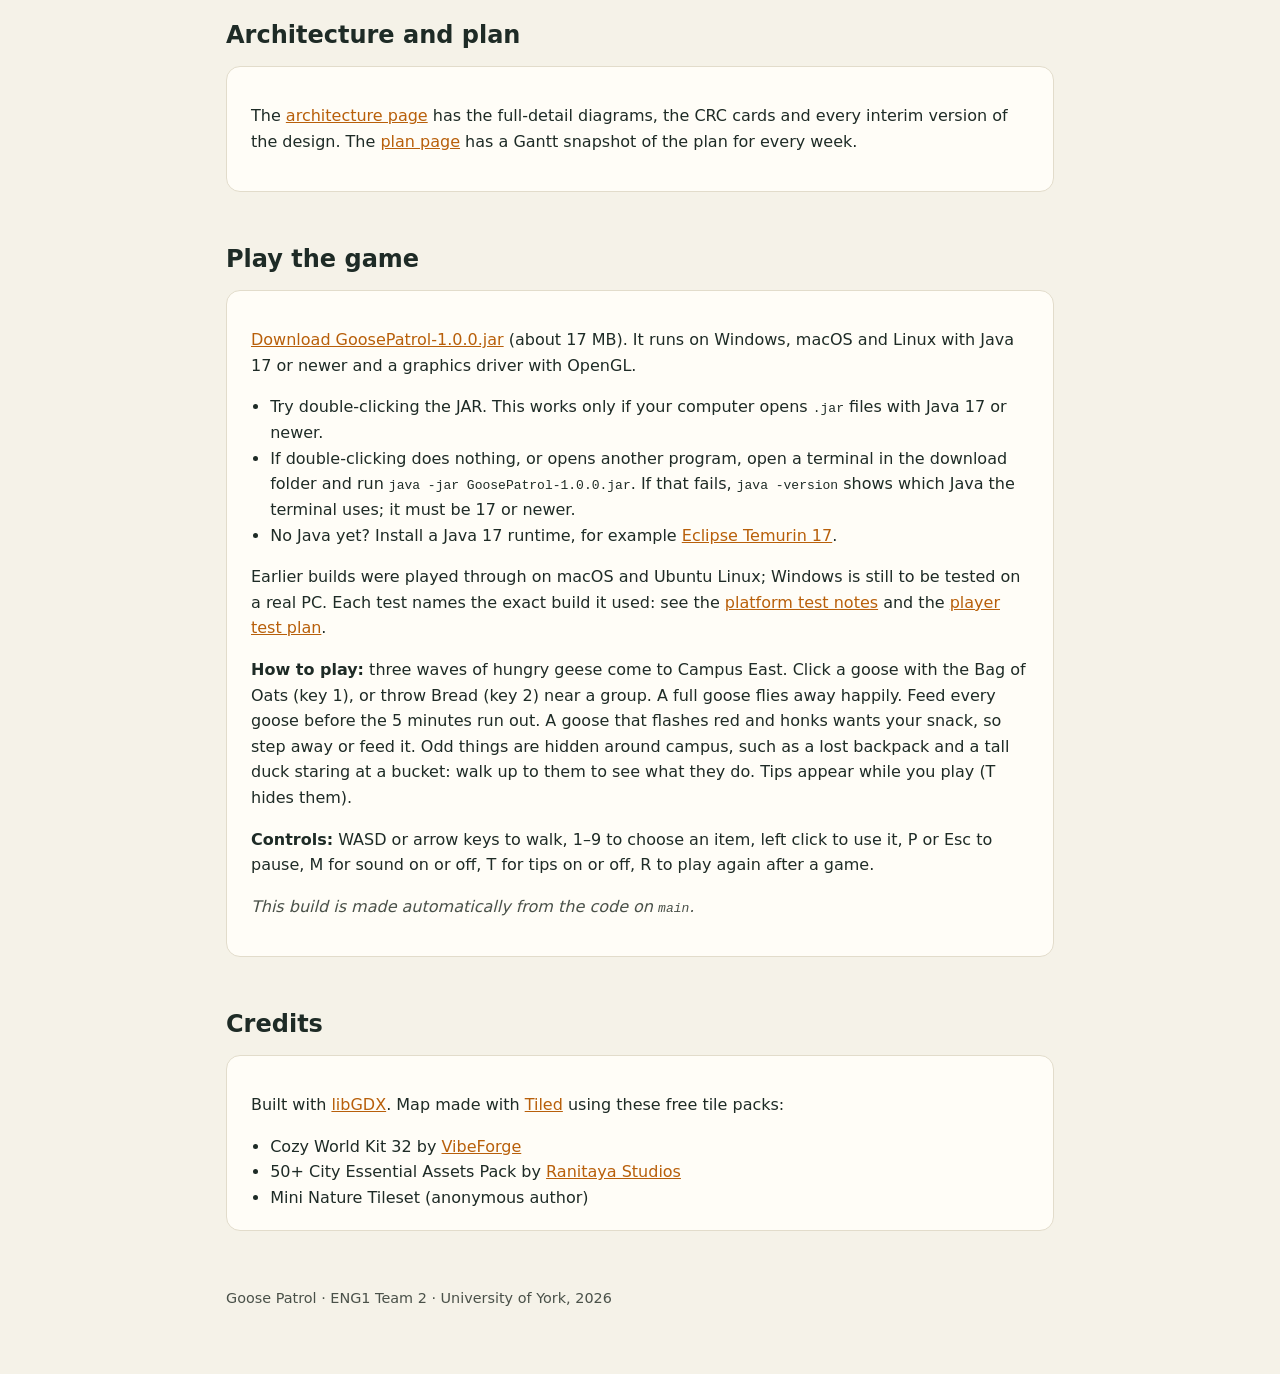
==== commit 59b78434: "Fix the findings of the second check: messages, licences, test notes, documents - An event message c" ====
--- a/website/index.html
+++ b/website/index.html
@@ -138,11 +138,11 @@
     <div class="card">
       <p><a href="GoosePatrol-1.0.0.jar" download>Download GoosePatrol-1.0.0.jar</a> (about 17 MB). It runs on Windows, macOS and Linux with Java 17 or newer and a graphics driver with OpenGL.</p>
       <ul>
-        <li>If Java 17 or newer is installed, double-clicking the JAR starts the game.</li>
-        <li>If double-clicking does nothing, or opens another program, open a terminal in the download folder and run <code>java -jar GoosePatrol-1.0.0.jar</code></li>
+        <li>Try double-clicking the JAR. This works only if your computer opens <code>.jar</code> files with Java 17 or newer.</li>
+        <li>If double-clicking does nothing, or opens another program, open a terminal in the download folder and run <code>java -jar GoosePatrol-1.0.0.jar</code>. If that fails, <code>java -version</code> shows which Java the terminal uses; it must be 17 or newer.</li>
         <li>No Java yet? Install a Java 17 runtime, for example <a href="https://adoptium.net/temurin/releases/?version=17">Eclipse Temurin 17</a>.</li>
       </ul>
-      <p>We tested this JAR on macOS and Ubuntu Linux; see the <a href="https://github.com/E26180/ENG1-GoosePatrol-TeamN/blob/main/docs/testing/platform-test.md">platform test notes</a>.</p>
+      <p>Earlier builds were played through on macOS and Ubuntu Linux; Windows is still to be tested on a real PC. Each test names the exact build it used: see the <a href="testing/platform-test.html">platform test notes</a> and the <a href="testing/playtest.html">player test plan</a>.</p>
       <p><strong>How to play:</strong> three waves of hungry geese come to Campus East. Click a goose with the Bag of Oats (key 1), or throw Bread (key 2) near a group. A full goose flies away happily. Feed every goose before the 5 minutes run out. A goose that flashes red and honks wants your snack, so step away or feed it. Odd things are hidden around campus, such as a lost backpack and a tall duck staring at a bucket: walk up to them to see what they do. Tips appear while you play (T hides them).</p>
       <p><strong>Controls:</strong> WASD or arrow keys to walk, 1&ndash;9 to choose an item, left click to use it, P or Esc to pause, M for sound on or off, T for tips on or off, R to play again after a game.</p>
       <p class="soon">This build is made automatically from the code on <code>main</code>.</p>
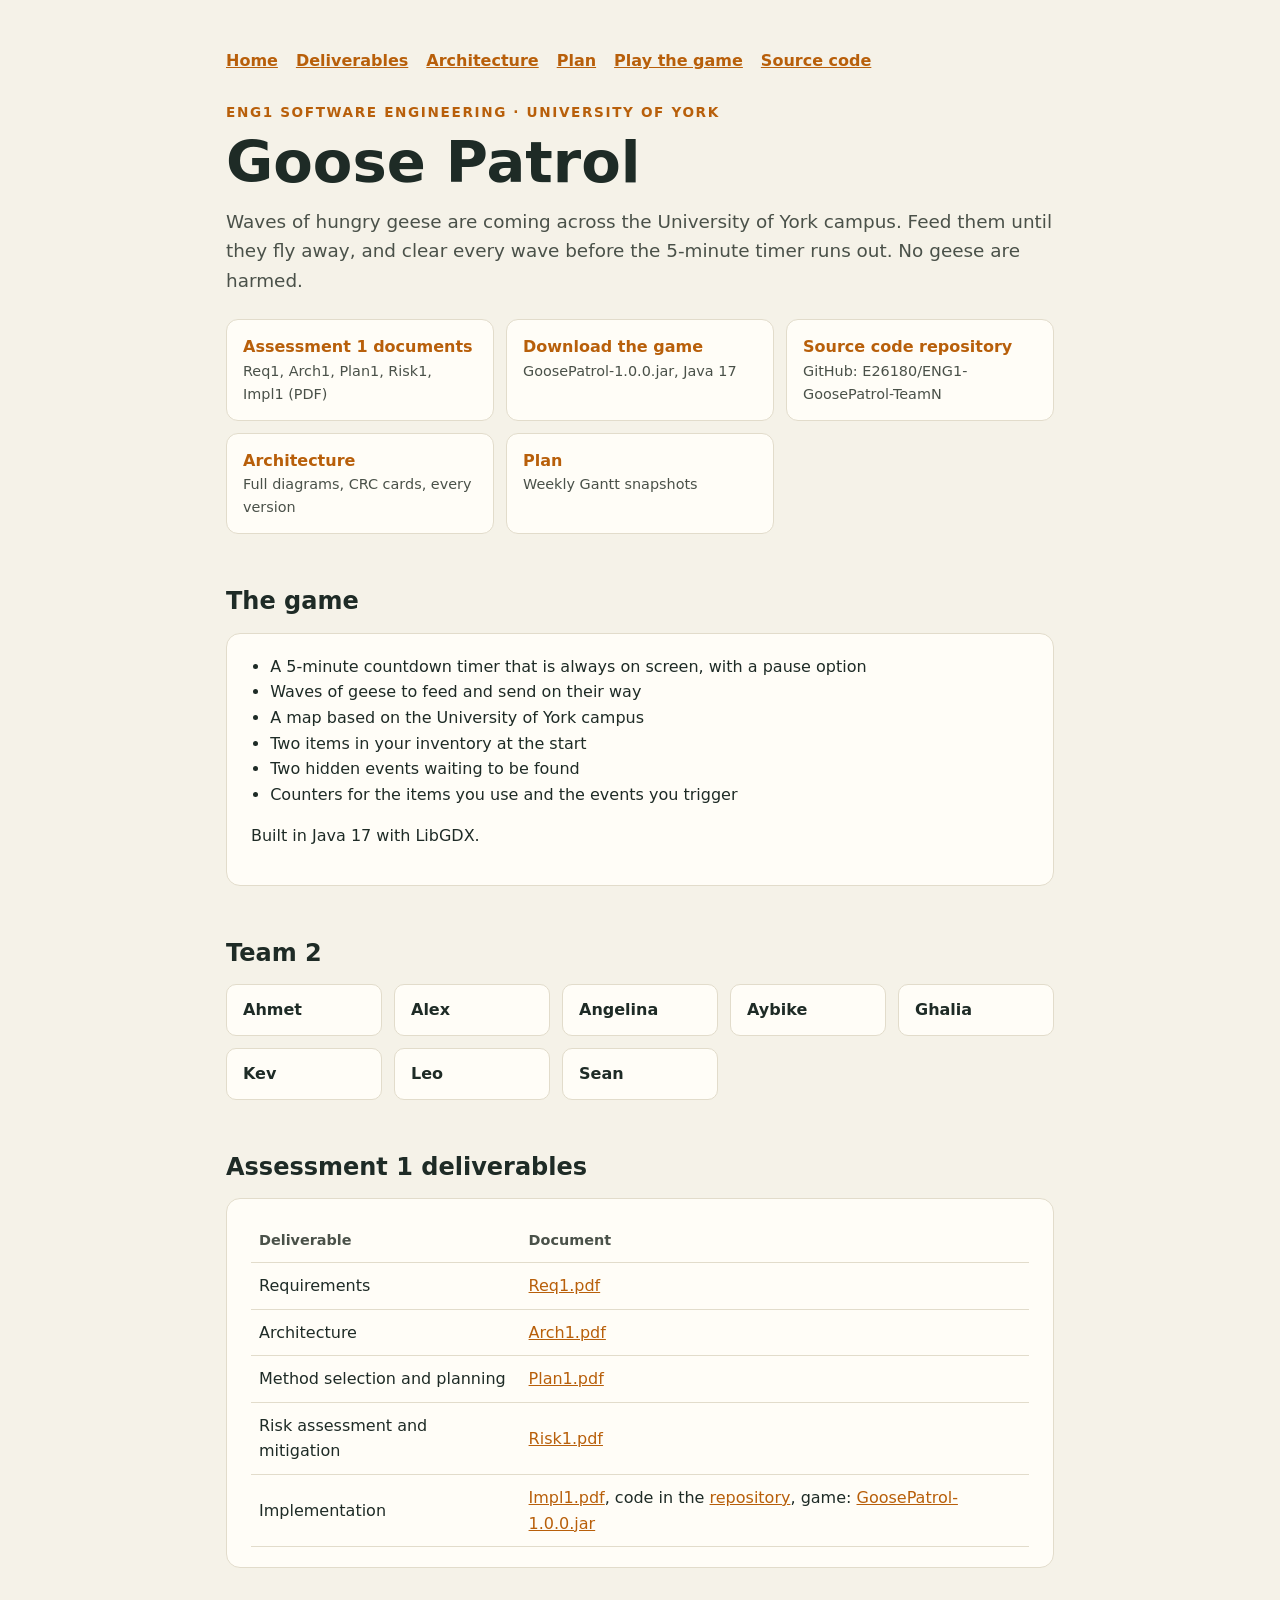
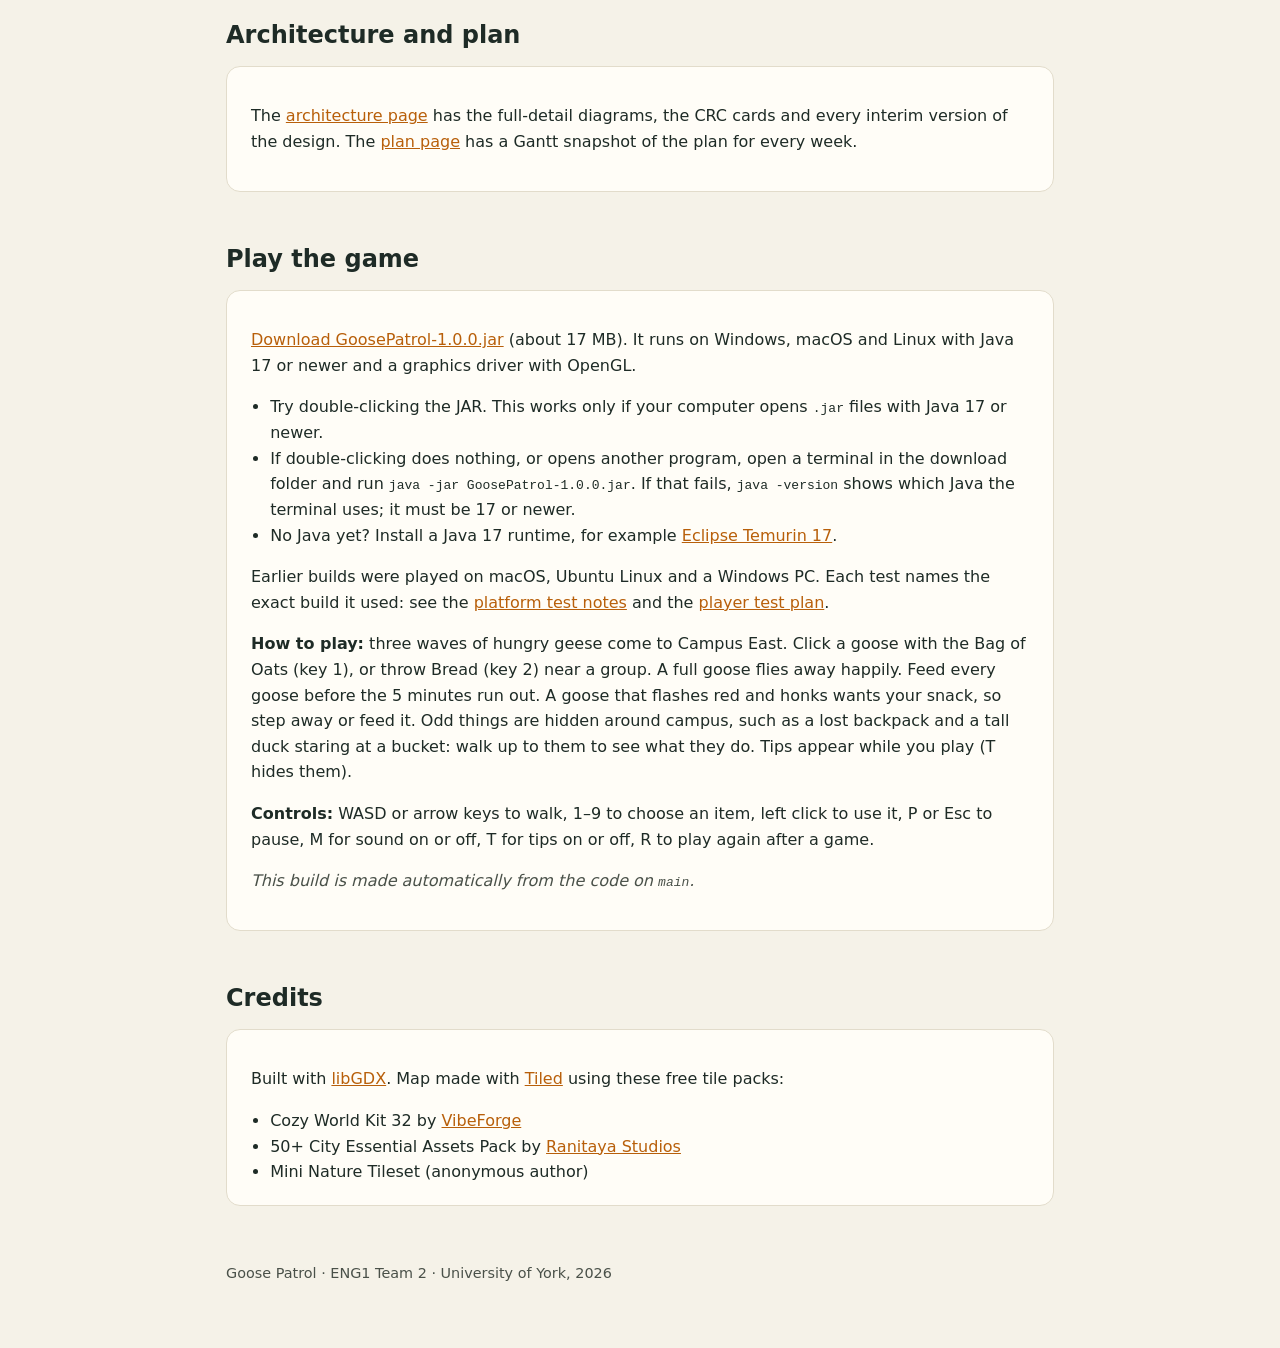
==== commit aeb51152: "Record the Windows play test by a team member A team member played the game on a real Windows PC on " ====
--- a/website/index.html
+++ b/website/index.html
@@ -142,7 +142,7 @@
         <li>If double-clicking does nothing, or opens another program, open a terminal in the download folder and run <code>java -jar GoosePatrol-1.0.0.jar</code>. If that fails, <code>java -version</code> shows which Java the terminal uses; it must be 17 or newer.</li>
         <li>No Java yet? Install a Java 17 runtime, for example <a href="https://adoptium.net/temurin/releases/?version=17">Eclipse Temurin 17</a>.</li>
       </ul>
-      <p>Earlier builds were played through on macOS and Ubuntu Linux; Windows is still to be tested on a real PC. Each test names the exact build it used: see the <a href="testing/platform-test.html">platform test notes</a> and the <a href="testing/playtest.html">player test plan</a>.</p>
+      <p>Earlier builds were played on macOS, Ubuntu Linux and a Windows PC. Each test names the exact build it used: see the <a href="testing/platform-test.html">platform test notes</a> and the <a href="testing/playtest.html">player test plan</a>.</p>
       <p><strong>How to play:</strong> three waves of hungry geese come to Campus East. Click a goose with the Bag of Oats (key 1), or throw Bread (key 2) near a group. A full goose flies away happily. Feed every goose before the 5 minutes run out. A goose that flashes red and honks wants your snack, so step away or feed it. Odd things are hidden around campus, such as a lost backpack and a tall duck staring at a bucket: walk up to them to see what they do. Tips appear while you play (T hides them).</p>
       <p><strong>Controls:</strong> WASD or arrow keys to walk, 1&ndash;9 to choose an item, left click to use it, P or Esc to pause, M for sound on or off, T for tips on or off, R to play again after a game.</p>
       <p class="soon">This build is made automatically from the code on <code>main</code>.</p>
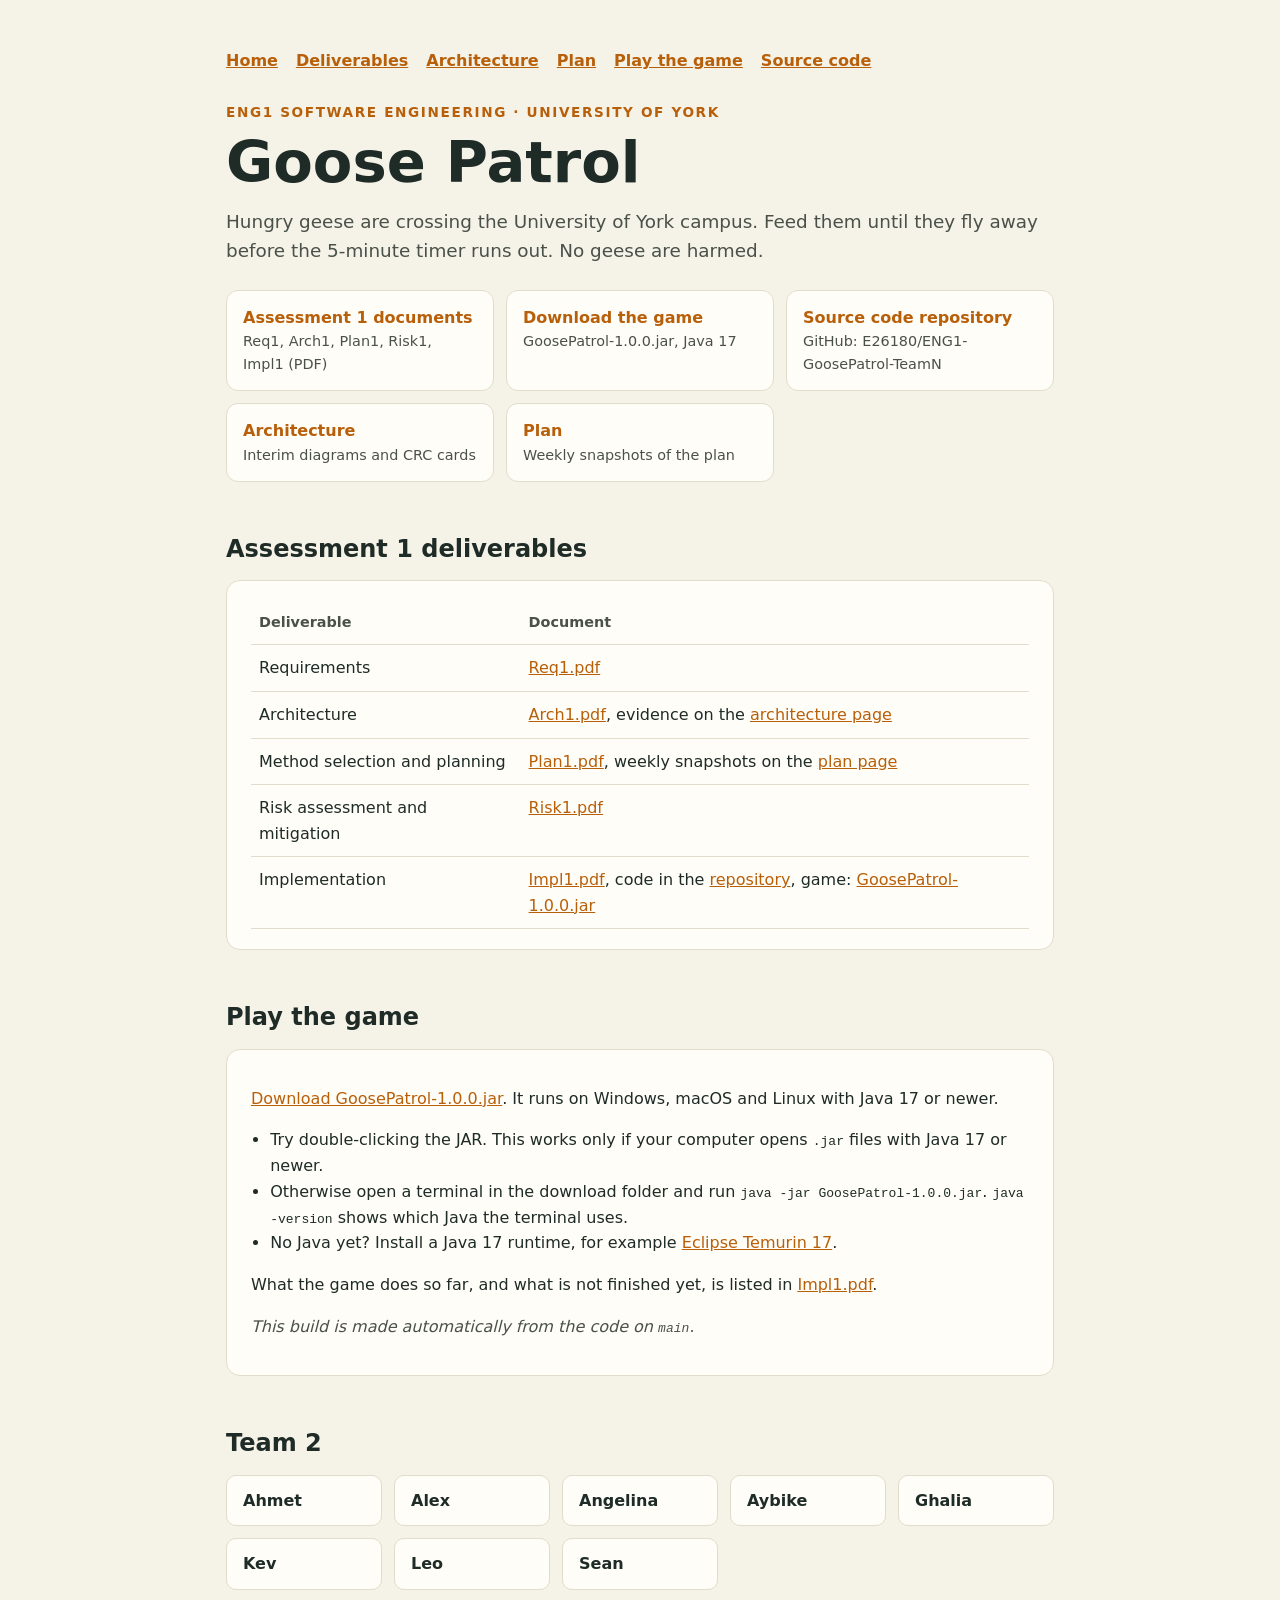
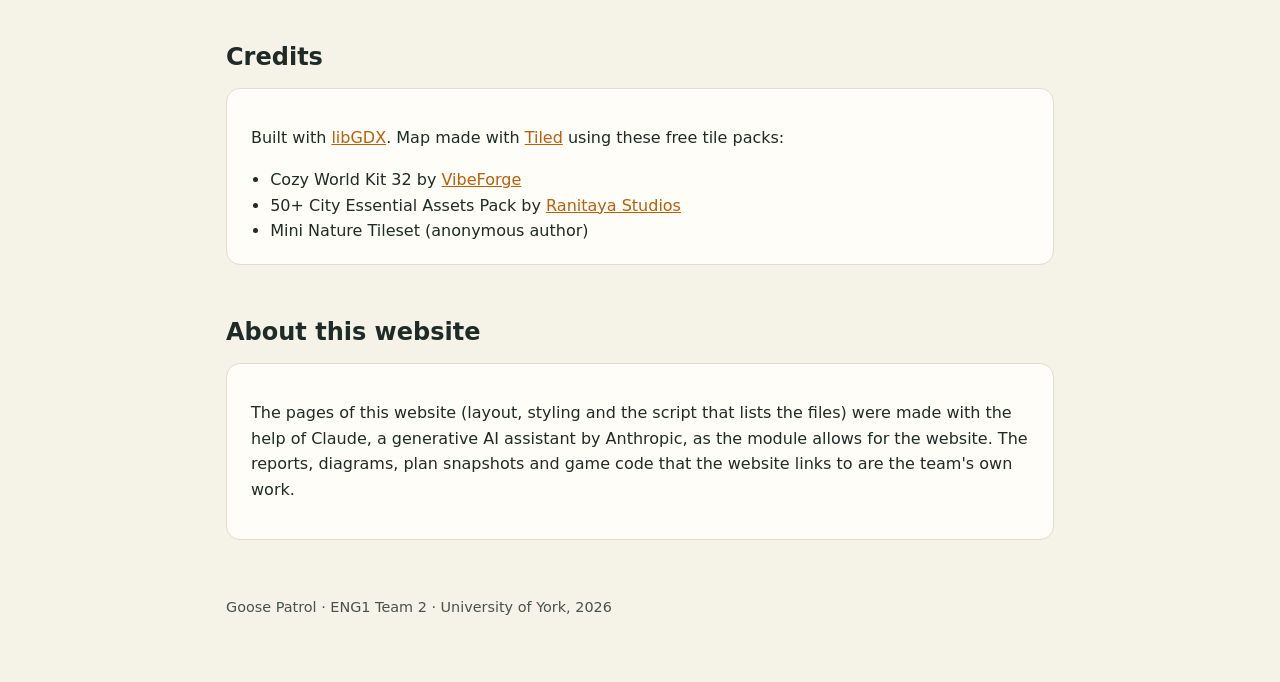
==== commit fd1b7bfa: "Show the team's own diagrams and plan snapshots on the website The architecture and plan pages liste" ====
--- a/website/index.html
+++ b/website/index.html
@@ -5,66 +5,7 @@
   <meta name="viewport" content="width=device-width, initial-scale=1">
   <title>Goose Patrol · ENG1 Team 2</title>
   <meta name="description" content="Goose Patrol, a 5-minute non-violent goose game made by ENG1 Team 2 at the University of York.">
-  <style>
-    :root {
-      --bg: #f5f2e8;
-      --card: #fffdf7;
-      --text: #1e2b26;
-      --muted: #4a5149;
-      --accent: #b85f0a;
-      --line: #e2dccb;
-    }
-    @media (prefers-color-scheme: dark) {
-      :root {
-        --bg: #1e2b26;
-        --card: #26362f;
-        --text: #f5f2e8;
-        --muted: #c9d2c5;
-        --accent: #f2a541;
-        --line: #3a4a42;
-      }
-    }
-    * { box-sizing: border-box; }
-    body {
-      margin: 0;
-      background: var(--bg);
-      color: var(--text);
-      font-family: system-ui, -apple-system, "Segoe UI", Roboto, Arial, sans-serif;
-      line-height: 1.6;
-    }
-    main { max-width: 860px; margin: 0 auto; padding: 48px 16px 64px; }
-    .eyebrow {
-      color: var(--accent);
-      font-weight: 700;
-      letter-spacing: 0.12em;
-      text-transform: uppercase;
-      font-size: 0.85rem;
-      margin: 0;
-    }
-    h1 { font-size: clamp(2.4rem, 7vw, 3.6rem); line-height: 1.1; margin: 8px 0 12px; }
-    h2 { font-size: 1.5rem; margin: 48px 0 12px; }
-    .lead { font-size: 1.15rem; color: var(--muted); margin: 0; }
-    .card {
-      background: var(--card);
-      border: 1px solid var(--line);
-      border-radius: 14px;
-      padding: 20px 24px;
-    }
-    ul { padding-left: 1.2rem; margin: 0; }
-    .team { display: grid; grid-template-columns: repeat(auto-fill, minmax(150px, 1fr)); gap: 12px; padding: 0; list-style: none; }
-    .team li { background: var(--card); border: 1px solid var(--line); border-radius: 10px; padding: 12px 16px; font-weight: 600; }
-    table { width: 100%; border-collapse: collapse; }
-    th, td { text-align: left; padding: 10px 8px; border-bottom: 1px solid var(--line); }
-    th { color: var(--muted); font-weight: 600; font-size: 0.9rem; }
-    .soon { color: var(--muted); font-style: italic; }
-    a { color: var(--accent); }
-    footer { margin-top: 56px; color: var(--muted); font-size: 0.9rem; }
-    nav { display: flex; flex-wrap: wrap; gap: 8px 18px; margin: 0 0 28px; font-weight: 600; }
-    .quick { display: grid; grid-template-columns: repeat(auto-fill, minmax(220px, 1fr)); gap: 12px; margin-top: 24px; }
-    .quick a { display: block; background: var(--card); border: 1px solid var(--line); border-radius: 12px; padding: 14px 16px; text-decoration: none; font-weight: 600; }
-    .quick span { display: block; color: var(--muted); font-weight: 400; font-size: 0.9rem; }
-    img.figure { width: 100%; height: auto; background: #fff; border-radius: 8px; border: 1px solid var(--line); }
-  </style>
+  <link rel="stylesheet" href="style.css">
 </head>
 <body>
   <main>
@@ -78,27 +19,42 @@
     </nav>
     <p class="eyebrow">ENG1 Software Engineering · University of York</p>
     <h1>Goose Patrol</h1>
-    <p class="lead">Waves of hungry geese are coming across the University of York campus. Feed them until they fly away, and clear every wave before the 5-minute timer runs out. No geese are harmed.</p>
+    <p class="lead">Hungry geese are crossing the University of York campus. Feed them until they fly away before the 5-minute timer runs out. No geese are harmed.</p>
 
     <div class="quick">
       <a href="#deliverables">Assessment 1 documents<span>Req1, Arch1, Plan1, Risk1, Impl1 (PDF)</span></a>
       <a href="GoosePatrol-1.0.0.jar" download>Download the game<span>GoosePatrol-1.0.0.jar, Java 17</span></a>
       <a href="https://github.com/E26180/ENG1-GoosePatrol-TeamN">Source code repository<span>GitHub: E26180/ENG1-GoosePatrol-TeamN</span></a>
-      <a href="architecture.html">Architecture<span>Full diagrams, CRC cards, every version</span></a>
-      <a href="plan.html">Plan<span>Weekly Gantt snapshots</span></a>
+      <a href="architecture.html">Architecture<span>Interim diagrams and CRC cards</span></a>
+      <a href="plan.html">Plan<span>Weekly snapshots of the plan</span></a>
     </div>
 
-    <h2>The game</h2>
+    <h2 id="deliverables">Assessment 1 deliverables</h2>
     <div class="card">
+      <table>
+        <thead>
+          <tr><th scope="col">Deliverable</th><th scope="col">Document</th></tr>
+        </thead>
+        <tbody>
+          <tr><td>Requirements</td><td><a href="docs/Req1.pdf">Req1.pdf</a></td></tr>
+          <tr><td>Architecture</td><td><a href="docs/Arch1.pdf">Arch1.pdf</a>, evidence on the <a href="architecture.html">architecture page</a></td></tr>
+          <tr><td>Method selection and planning</td><td><a href="docs/Plan1.pdf">Plan1.pdf</a>, weekly snapshots on the <a href="plan.html">plan page</a></td></tr>
+          <tr><td>Risk assessment and mitigation</td><td><a href="docs/Risk1.pdf">Risk1.pdf</a></td></tr>
+          <tr><td>Implementation</td><td><a href="docs/Impl1.pdf">Impl1.pdf</a>, code in the <a href="https://github.com/E26180/ENG1-GoosePatrol-TeamN">repository</a>, game: <a href="GoosePatrol-1.0.0.jar" download>GoosePatrol-1.0.0.jar</a></td></tr>
+        </tbody>
+      </table>
+    </div>
+
+    <h2 id="play">Play the game</h2>
+    <div class="card">
+      <p><a href="GoosePatrol-1.0.0.jar" download>Download GoosePatrol-1.0.0.jar</a>. It runs on Windows, macOS and Linux with Java 17 or newer.</p>
       <ul>
-        <li>A 5-minute countdown timer that is always on screen, with a pause option</li>
-        <li>Waves of geese to feed and send on their way</li>
-        <li>A map based on the University of York campus</li>
-        <li>Two items in your inventory at the start</li>
-        <li>Two hidden events waiting to be found</li>
-        <li>Counters for the items you use and the events you trigger</li>
+        <li>Try double-clicking the JAR. This works only if your computer opens <code>.jar</code> files with Java 17 or newer.</li>
+        <li>Otherwise open a terminal in the download folder and run <code>java -jar GoosePatrol-1.0.0.jar</code>. <code>java -version</code> shows which Java the terminal uses.</li>
+        <li>No Java yet? Install a Java 17 runtime, for example <a href="https://adoptium.net/temurin/releases/?version=17">Eclipse Temurin 17</a>.</li>
       </ul>
-      <p>Built in Java 17 with LibGDX.</p>
+      <p>What the game does so far, and what is not finished yet, is listed in <a href="docs/Impl1.pdf">Impl1.pdf</a>.</p>
+      <p class="soon">This build is made automatically from the code on <code>main</code>.</p>
     </div>
 
     <h2>Team 2</h2>
@@ -113,41 +69,6 @@
       <li>Sean</li>
     </ul>
 
-    <h2 id="deliverables">Assessment 1 deliverables</h2>
-    <div class="card">
-      <table>
-        <thead>
-          <tr><th scope="col">Deliverable</th><th scope="col">Document</th></tr>
-        </thead>
-        <tbody>
-          <tr><td>Requirements</td><td><a href="docs/Req1.pdf">Req1.pdf</a></td></tr>
-          <tr><td>Architecture</td><td><a href="docs/Arch1.pdf">Arch1.pdf</a></td></tr>
-          <tr><td>Method selection and planning</td><td><a href="docs/Plan1.pdf">Plan1.pdf</a></td></tr>
-          <tr><td>Risk assessment and mitigation</td><td><a href="docs/Risk1.pdf">Risk1.pdf</a></td></tr>
-          <tr><td>Implementation</td><td><a href="docs/Impl1.pdf">Impl1.pdf</a>, code in the <a href="https://github.com/E26180/ENG1-GoosePatrol-TeamN">repository</a>, game: <a href="GoosePatrol-1.0.0.jar" download>GoosePatrol-1.0.0.jar</a></td></tr>
-        </tbody>
-      </table>
-    </div>
-
-    <h2>Architecture and plan</h2>
-    <div class="card">
-      <p>The <a href="architecture.html">architecture page</a> has the full-detail diagrams, the CRC cards and every interim version of the design. The <a href="plan.html">plan page</a> has a Gantt snapshot of the plan for every week.</p>
-    </div>
-
-    <h2 id="play">Play the game</h2>
-    <div class="card">
-      <p><a href="GoosePatrol-1.0.0.jar" download>Download GoosePatrol-1.0.0.jar</a> (about 17 MB). It runs on Windows, macOS and Linux with Java 17 or newer and a graphics driver with OpenGL.</p>
-      <ul>
-        <li>Try double-clicking the JAR. This works only if your computer opens <code>.jar</code> files with Java 17 or newer.</li>
-        <li>If double-clicking does nothing, or opens another program, open a terminal in the download folder and run <code>java -jar GoosePatrol-1.0.0.jar</code>. If that fails, <code>java -version</code> shows which Java the terminal uses; it must be 17 or newer.</li>
-        <li>No Java yet? Install a Java 17 runtime, for example <a href="https://adoptium.net/temurin/releases/?version=17">Eclipse Temurin 17</a>.</li>
-      </ul>
-      <p>Earlier builds were played on macOS, Ubuntu Linux and a Windows PC. Each test names the exact build it used: see the <a href="testing/platform-test.html">platform test notes</a> and the <a href="testing/playtest.html">player test plan</a>.</p>
-      <p><strong>How to play:</strong> three waves of hungry geese come to Campus East. Click a goose with the Bag of Oats (key 1), or throw Bread (key 2) near a group. A full goose flies away happily. Feed every goose before the 5 minutes run out. A goose that flashes red and honks wants your snack, so step away or feed it. Odd things are hidden around campus, such as a lost backpack and a tall duck staring at a bucket: walk up to them to see what they do. Tips appear while you play (T hides them).</p>
-      <p><strong>Controls:</strong> WASD or arrow keys to walk, 1&ndash;9 to choose an item, left click to use it, P or Esc to pause, M for sound on or off, T for tips on or off, R to play again after a game.</p>
-      <p class="soon">This build is made automatically from the code on <code>main</code>.</p>
-    </div>
-
     <h2>Credits</h2>
     <div class="card">
       <p>Built with <a href="https://libgdx.com">libGDX</a>. Map made with <a href="https://www.mapeditor.org">Tiled</a> using these free tile packs:</p>
@@ -158,6 +79,11 @@
       </ul>
     </div>
 
+    <h2 id="ai">About this website</h2>
+    <div class="card">
+      <p>The pages of this website (layout, styling and the script that lists the files) were made with the help of Claude, a generative AI assistant by Anthropic, as the module allows for the website. The reports, diagrams, plan snapshots and game code that the website links to are the team's own work.</p>
+    </div>
+
     <footer>Goose Patrol · ENG1 Team 2 · University of York, 2026</footer>
   </main>
 </body>
--- a/website/style.css
+++ b/website/style.css
@@ -0,0 +1,61 @@
+:root {
+  --bg: #f5f2e8;
+  --card: #fffdf7;
+  --text: #1e2b26;
+  --muted: #4a5149;
+  --accent: #b85f0a;
+  --line: #e2dccb;
+}
+@media (prefers-color-scheme: dark) {
+  :root {
+    --bg: #1e2b26;
+    --card: #26362f;
+    --text: #f5f2e8;
+    --muted: #c9d2c5;
+    --accent: #f2a541;
+    --line: #3a4a42;
+  }
+}
+* { box-sizing: border-box; }
+body {
+  margin: 0;
+  background: var(--bg);
+  color: var(--text);
+  font-family: system-ui, -apple-system, "Segoe UI", Roboto, Arial, sans-serif;
+  line-height: 1.6;
+}
+main { max-width: 860px; margin: 0 auto; padding: 48px 16px 64px; }
+.eyebrow {
+  color: var(--accent);
+  font-weight: 700;
+  letter-spacing: 0.12em;
+  text-transform: uppercase;
+  font-size: 0.85rem;
+  margin: 0;
+}
+h1 { font-size: clamp(2.4rem, 7vw, 3.6rem); line-height: 1.1; margin: 8px 0 12px; }
+h2 { font-size: 1.5rem; margin: 48px 0 12px; }
+h3 { margin: 0 0 8px; }
+.lead { font-size: 1.15rem; color: var(--muted); margin: 0; }
+.card {
+  background: var(--card);
+  border: 1px solid var(--line);
+  border-radius: 14px;
+  padding: 20px 24px;
+  margin-bottom: 16px;
+}
+ul { padding-left: 1.2rem; margin: 0; }
+.team { display: grid; grid-template-columns: repeat(auto-fill, minmax(150px, 1fr)); gap: 12px; padding: 0; list-style: none; }
+.team li { background: var(--card); border: 1px solid var(--line); border-radius: 10px; padding: 12px 16px; font-weight: 600; }
+table { width: 100%; border-collapse: collapse; }
+th, td { text-align: left; padding: 10px 8px; border-bottom: 1px solid var(--line); vertical-align: top; }
+th { color: var(--muted); font-weight: 600; font-size: 0.9rem; }
+.soon { color: var(--muted); font-style: italic; }
+a { color: var(--accent); }
+footer { margin-top: 56px; color: var(--muted); font-size: 0.9rem; }
+nav { display: flex; flex-wrap: wrap; gap: 8px 18px; margin: 0 0 28px; font-weight: 600; }
+.quick { display: grid; grid-template-columns: repeat(auto-fill, minmax(220px, 1fr)); gap: 12px; margin-top: 24px; }
+.quick a { display: block; background: var(--card); border: 1px solid var(--line); border-radius: 12px; padding: 14px 16px; text-decoration: none; font-weight: 600; }
+.quick span { display: block; color: var(--muted); font-weight: 400; font-size: 0.9rem; }
+img.figure { width: 100%; height: auto; background: #fff; border-radius: 8px; border: 1px solid var(--line); }
+code { overflow-wrap: anywhere; }
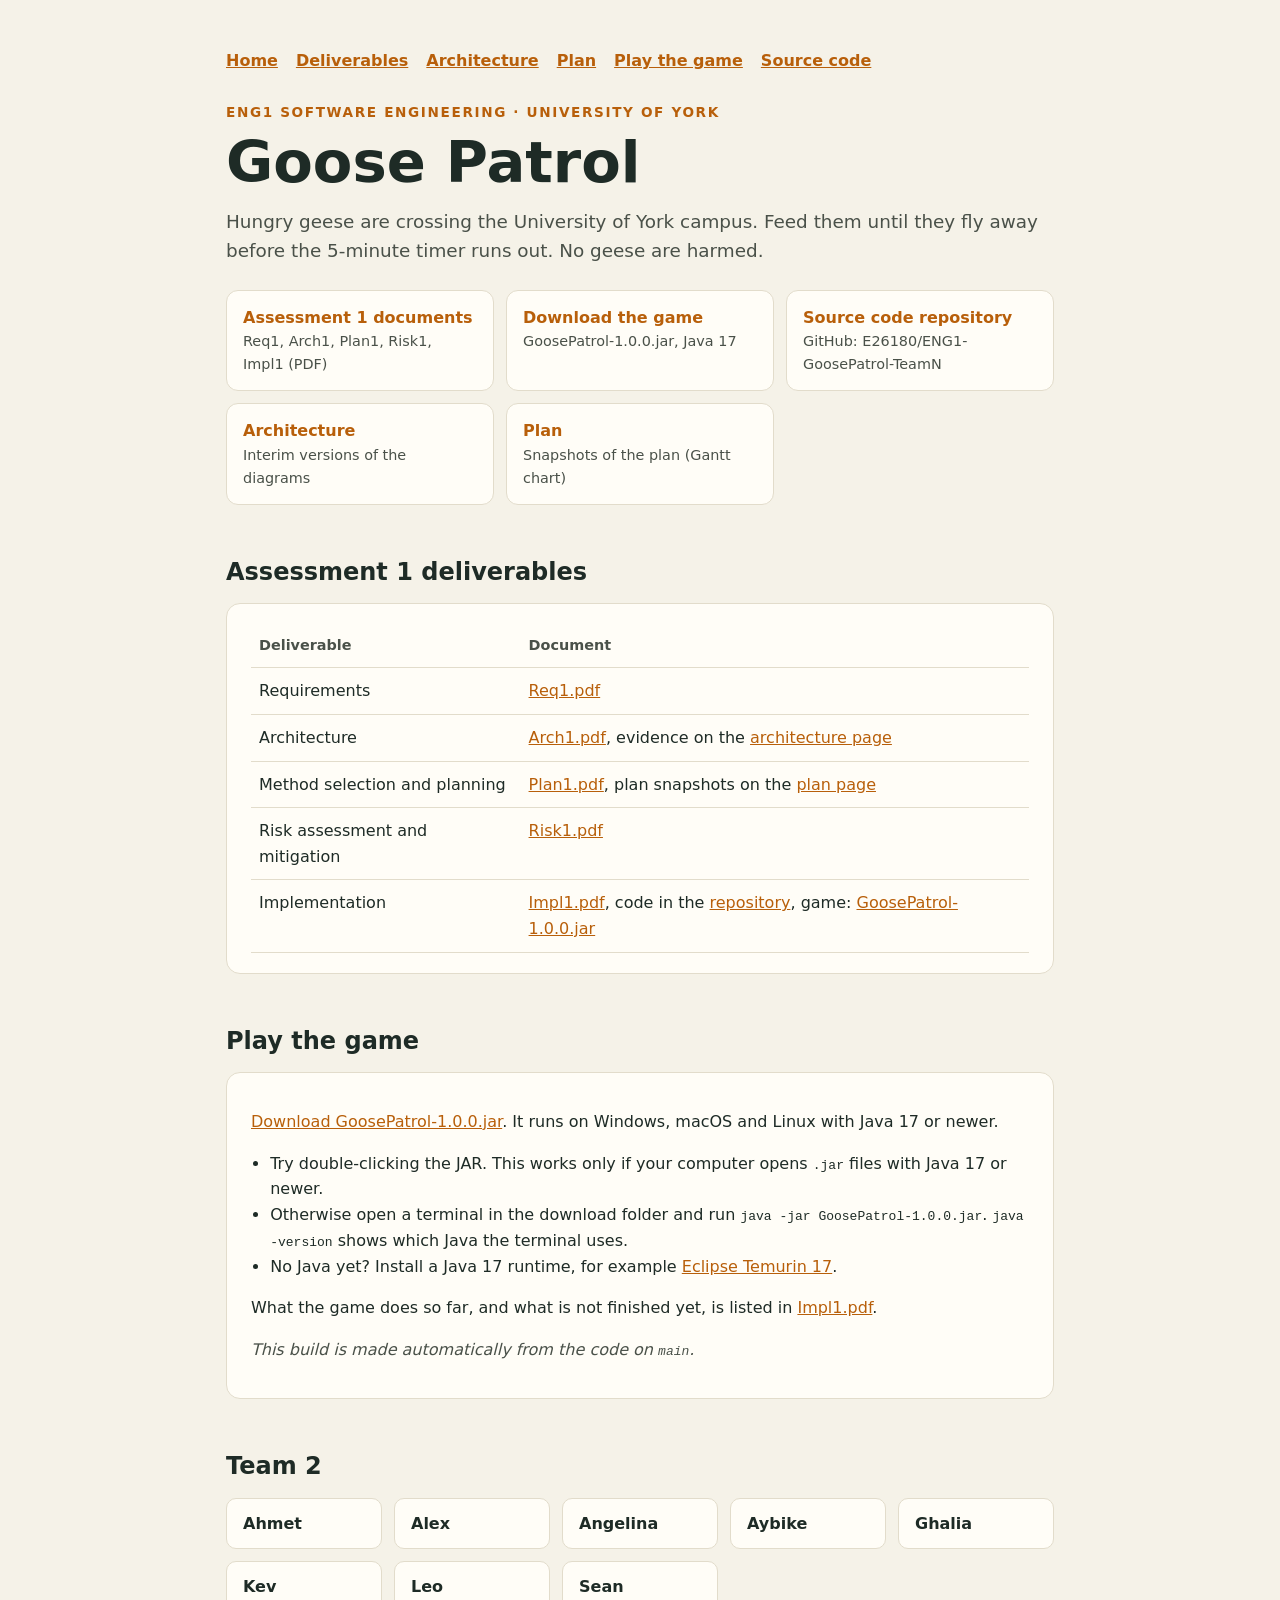
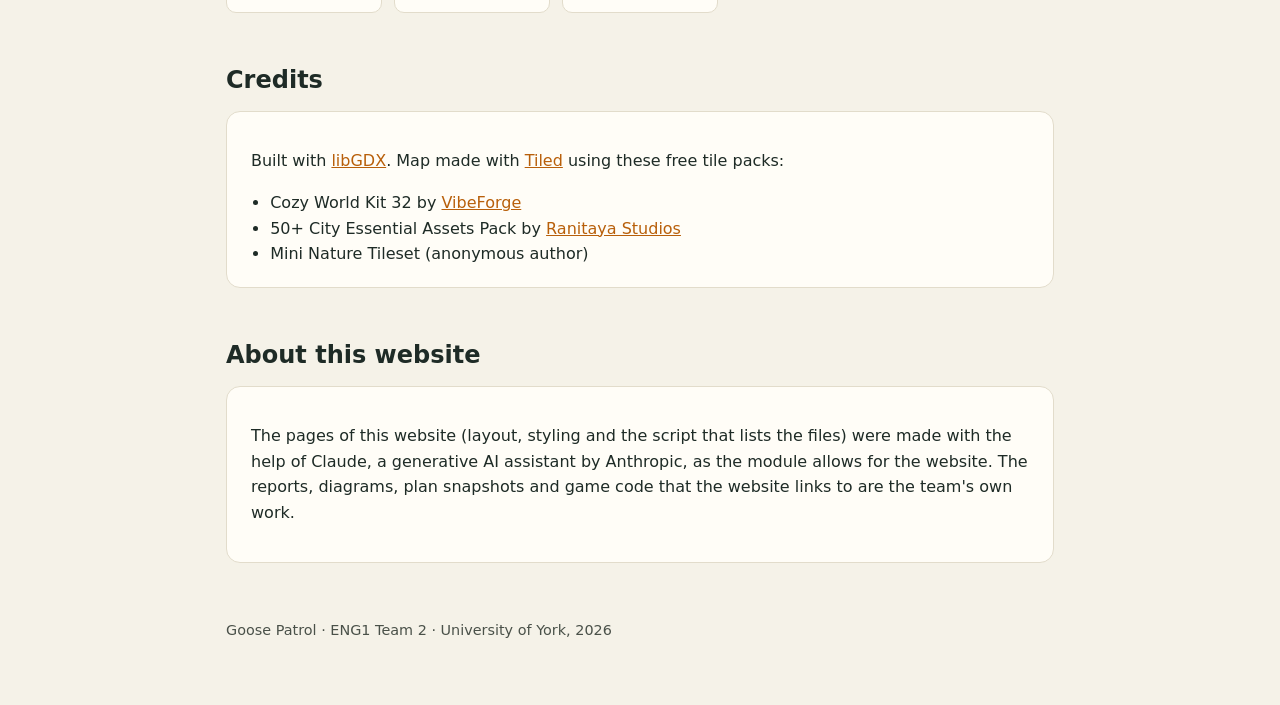
==== commit ac6ffbec: "Add the team's diagram versions and Gantt snapshot to the website" ====
--- a/website/index.html
+++ b/website/index.html
@@ -25,8 +25,8 @@
       <a href="#deliverables">Assessment 1 documents<span>Req1, Arch1, Plan1, Risk1, Impl1 (PDF)</span></a>
       <a href="GoosePatrol-1.0.0.jar" download>Download the game<span>GoosePatrol-1.0.0.jar, Java 17</span></a>
       <a href="https://github.com/E26180/ENG1-GoosePatrol-TeamN">Source code repository<span>GitHub: E26180/ENG1-GoosePatrol-TeamN</span></a>
-      <a href="architecture.html">Architecture<span>Interim diagrams and CRC cards</span></a>
-      <a href="plan.html">Plan<span>Weekly snapshots of the plan</span></a>
+      <a href="architecture.html">Architecture<span>Interim versions of the diagrams</span></a>
+      <a href="plan.html">Plan<span>Snapshots of the plan (Gantt chart)</span></a>
     </div>
 
     <h2 id="deliverables">Assessment 1 deliverables</h2>
@@ -38,7 +38,7 @@
         <tbody>
           <tr><td>Requirements</td><td><a href="docs/Req1.pdf">Req1.pdf</a></td></tr>
           <tr><td>Architecture</td><td><a href="docs/Arch1.pdf">Arch1.pdf</a>, evidence on the <a href="architecture.html">architecture page</a></td></tr>
-          <tr><td>Method selection and planning</td><td><a href="docs/Plan1.pdf">Plan1.pdf</a>, weekly snapshots on the <a href="plan.html">plan page</a></td></tr>
+          <tr><td>Method selection and planning</td><td><a href="docs/Plan1.pdf">Plan1.pdf</a>, plan snapshots on the <a href="plan.html">plan page</a></td></tr>
           <tr><td>Risk assessment and mitigation</td><td><a href="docs/Risk1.pdf">Risk1.pdf</a></td></tr>
           <tr><td>Implementation</td><td><a href="docs/Impl1.pdf">Impl1.pdf</a>, code in the <a href="https://github.com/E26180/ENG1-GoosePatrol-TeamN">repository</a>, game: <a href="GoosePatrol-1.0.0.jar" download>GoosePatrol-1.0.0.jar</a></td></tr>
         </tbody>
